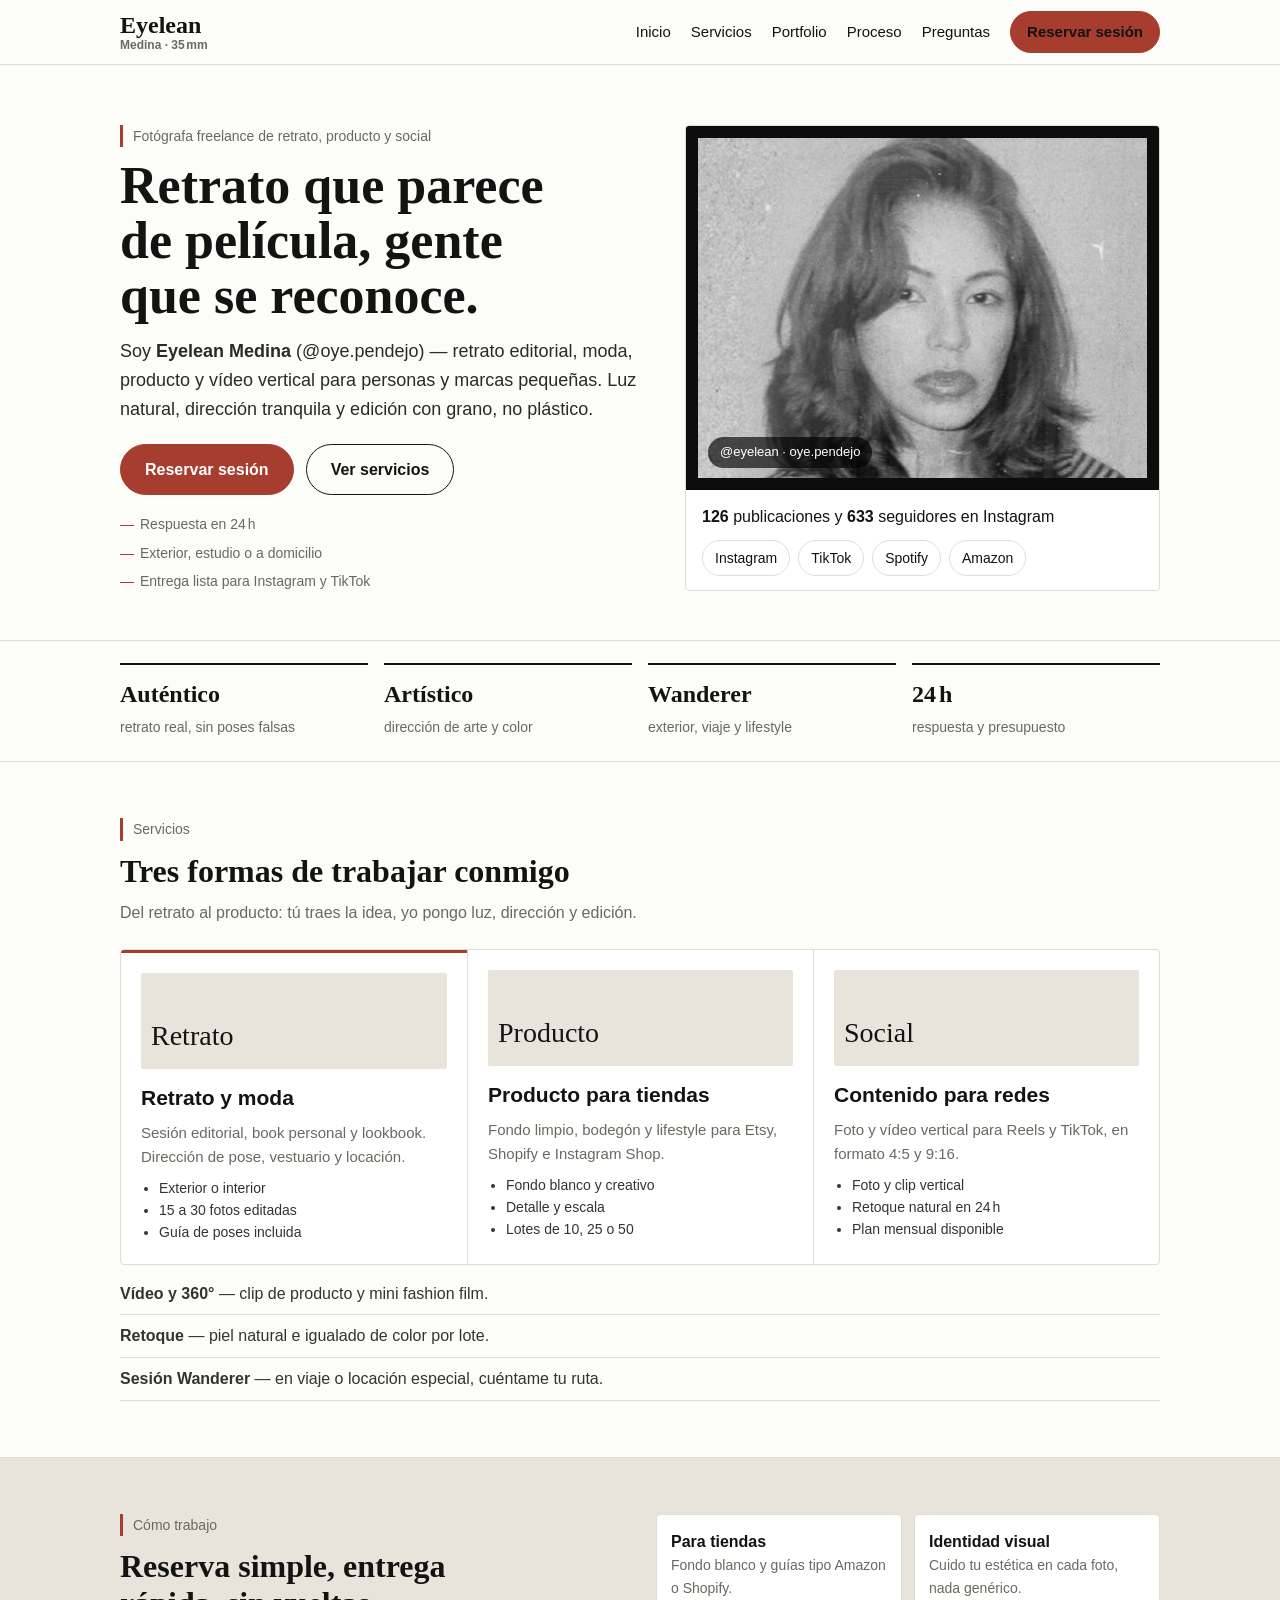
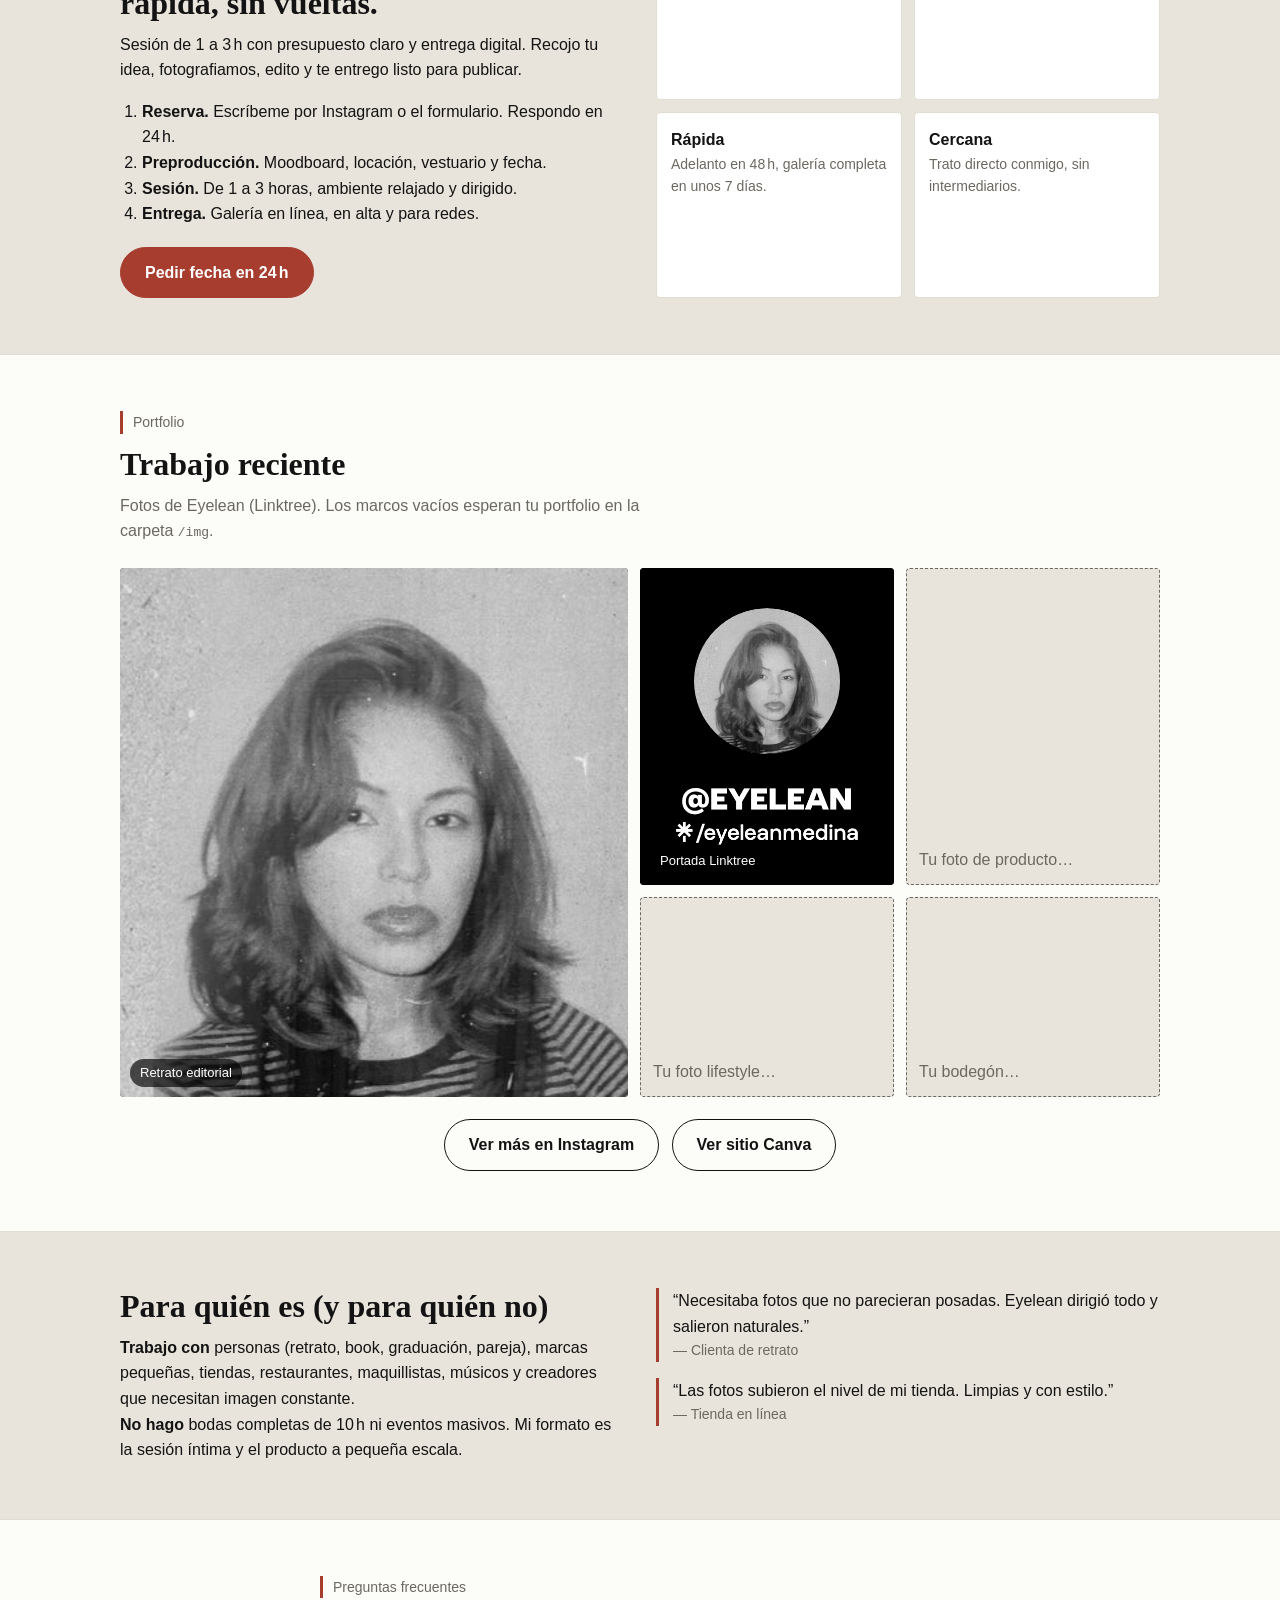
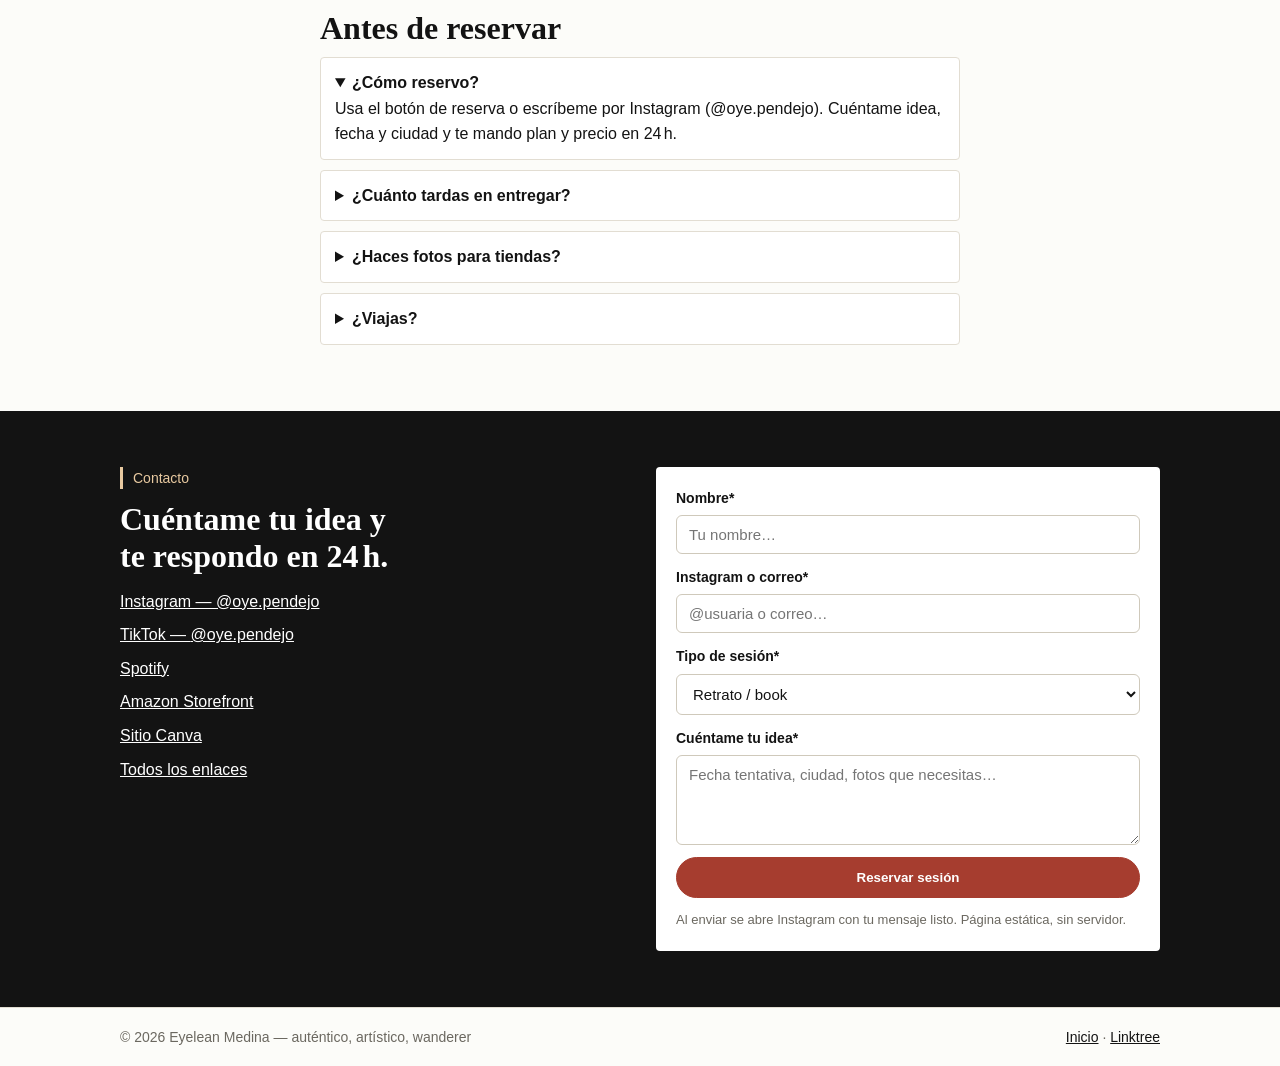
==== index.html @ 9c6f509c "Initial commit: Aleen Fotografia vista cliente" ====
<!DOCTYPE html>
<html lang="es">
<head>
<meta charset="UTF-8">
<meta name="viewport" content="width=device-width, initial-scale=1.0">
<meta name="theme-color" content="#FCFCF9">
<title>Eyelean Medina — Retrato Auténtico en 35 mm</title>
<meta name="description" content="Eyelean Medina — retrato editorial, moda, producto y contenido para redes. Estética de película, entrega rápida y trato directo. Reserva tu sesión.">
<style>
/* Eyelean Medina — retoque editorial 35mm. Sin dependencias, funciona con file:// */
*{box-sizing:border-box;margin:0;padding:0}
:root{
  --paper:#FCFCF9; --ink:#131313; --mut:#6B6860;
  --grain:#E8E4DB; --line:#E2DDD2; --acc:#A63D2F; --acc-ink:#7E2C21;
  --dark:#131313;
  color-scheme:light;
}
html{scroll-behavior:smooth;-webkit-tap-highlight-color:rgba(166,61,47,.25)}
body{font-family:-apple-system,"Segoe UI",Arial,Helvetica,sans-serif;color:var(--ink);line-height:1.6;background:var(--paper);overflow-x:hidden}
h1,h2,.brand{font-family:Georgia,"Times New Roman",serif;font-weight:700}
h1{font-size:clamp(34px,5vw,52px);line-height:1.05;margin-bottom:14px;text-wrap:balance}
h2{font-size:clamp(24px,3vw,32px);line-height:1.15;margin-bottom:10px;text-wrap:balance}
section{scroll-margin-top:72px}
.wrap{max-width:1080px;margin:0 auto;padding:0 20px}
.skip{position:absolute;left:-999px;top:0;background:var(--ink);color:#fff;padding:10px 16px;z-index:50}
.skip:focus{left:8px;top:8px}
/* Header */
.topbar{position:sticky;top:0;background:rgba(252,252,249,.96);border-bottom:1px solid var(--line);z-index:10}
.topbar-inner{display:flex;align-items:center;justify-content:space-between;min-height:64px}
.brand{font-size:24px;text-decoration:none;color:var(--ink);line-height:1}
.brand span{display:block;font-family:-apple-system,"Segoe UI",Arial,sans-serif;font-size:12px;font-weight:600;color:var(--mut);margin-top:2px}
.nav{display:flex;gap:20px;align-items:center}
.nav a{text-decoration:none;color:var(--ink);font-size:15px}
.nav a:hover{text-decoration:underline;text-underline-offset:4px}
.burger{display:none;border:1px solid var(--line);background:#fff;border-radius:8px;padding:6px 12px;font-size:18px;touch-action:manipulation}
/* Botones: único radio pill, un solo acento */
.btn{display:inline-block;background:var(--acc);color:#fff;padding:12px 24px;border-radius:999px;text-decoration:none;font-weight:700;border:1px solid var(--acc);touch-action:manipulation}
.btn:hover{background:var(--acc-ink);border-color:var(--acc-ink)}
.btn-ghost{background:transparent;color:var(--ink);border-color:var(--ink)}
.btn-ghost:hover{background:var(--ink);color:var(--paper)}
.btn-small{padding:8px 16px;font-size:14px}
a:focus-visible,button:focus-visible,input:focus-visible,select:focus-visible,textarea:focus-visible,summary:focus-visible{outline:3px solid var(--acc);outline-offset:2px}
/* Hero: el momento memorable es la foto con marco de película */
.hero{padding:60px 0 48px;border-bottom:1px solid var(--line)}
.hero-grid{display:grid;grid-template-columns:1.05fr .95fr;gap:40px;align-items:start}
.kicker{font-size:14px;color:var(--mut);border-left:3px solid var(--acc);padding-left:10px;margin-bottom:12px}
.lead{font-size:18px;color:#2c2a26;margin-bottom:20px;max-width:56ch}
.cta-row{display:flex;gap:12px;flex-wrap:wrap;margin-bottom:18px}
.hero-meta{list-style:none;display:flex;flex-direction:column;gap:6px;color:var(--mut);font-size:14px}
.hero-meta li{padding-left:20px;position:relative}
.hero-meta li::before{content:"—";position:absolute;left:0;color:var(--acc)}
.hero-card{border:1px solid var(--line);border-radius:4px;overflow:hidden;background:#fff}
.hero-photo{background:#0d0d0d;padding:12px;position:relative}
.hero-photo img{width:100%;height:340px;object-fit:cover;display:block;filter:grayscale(1) contrast(1.05)}
.hero-tag{position:absolute;bottom:22px;left:22px;background:rgba(0,0,0,.65);color:#fff;padding:5px 12px;border-radius:999px;font-size:13px}
.hero-card-body{padding:14px 16px}
.figures{font-variant-numeric:tabular-nums}
.social-row{display:flex;gap:8px;flex-wrap:wrap;margin-top:10px}
.social-row a{font-size:14px;color:var(--ink);border:1px solid var(--line);padding:6px 12px;border-radius:999px;text-decoration:none}
.social-row a:hover{border-color:var(--ink)}
/* Stats con reglas, no cajas */
.stats{border-bottom:1px solid var(--line)}
.stats-grid{display:grid;grid-template-columns:repeat(4,1fr);gap:16px;padding:22px 20px}
.stats-grid>div{border-top:2px solid var(--ink);padding-top:10px}
.stats-grid strong{display:block;font-family:Georgia,serif;font-size:24px}
.stats-grid span{color:var(--mut);font-size:14px}
/* Secciones */
.section{padding:56px 0}
.grain{background:var(--grain);border-top:1px solid var(--line);border-bottom:1px solid var(--line)}
.sub{color:var(--mut);margin-bottom:24px;max-width:62ch}
/* Servicios como lista editorial, no tarjetas SaaS idénticas */
.cards3{display:grid;grid-template-columns:repeat(3,1fr);gap:0;border:1px solid var(--line);border-radius:4px;overflow:hidden;margin-bottom:16px;background:#fff}
.card{padding:20px;border-left:1px solid var(--line)}
.card:first-child{border-left:0;border-top:3px solid var(--acc)}
.card h3{margin:12px 0 6px;font-size:21px}
.card p{color:var(--mut);font-size:15px;margin-bottom:8px;overflow-wrap:break-word}
.card ul{margin-left:18px;color:#333;font-size:14px}
.thumb{height:96px;background:var(--grain);display:flex;align-items:flex-end;padding:10px;border-radius:2px}
.thumb span{font-family:Georgia,serif;font-size:28px;color:var(--ink)}
.extras{list-style:none;display:flex;flex-direction:column;gap:8px;color:#333}
.extras li{border-bottom:1px solid var(--line);padding-bottom:8px}
.grid2{display:grid;grid-template-columns:1fr 1fr;gap:32px}
.steps{margin:16px 0 20px 22px}
.feat-grid{display:grid;grid-template-columns:1fr 1fr;gap:12px}
.feat-grid div{border:1px solid var(--line);border-radius:4px;padding:14px;background:#fff}
.feat-grid p{color:var(--mut);font-size:14px;overflow-wrap:break-word}
/* Portfolio variado: una grande + resto */
.gallery{display:grid;grid-template-columns:2fr 1fr 1fr;gap:12px;margin-bottom:18px}
.g{min-height:200px;border-radius:4px;position:relative;overflow:hidden;background:#111;color:#fff}
.g-big{grid-row:span 2;min-height:424px}
.g-photo{padding:0;aspect-ratio:4/5}
.g-big{aspect-ratio:auto}
.g-photo img{width:100%;height:100%;object-fit:cover;display:block;filter:grayscale(1) contrast(1.05)}
.g-big img{position:absolute;inset:0}
.g-photo figcaption{position:absolute;left:10px;bottom:10px;background:rgba(0,0,0,.65);padding:4px 10px;border-radius:999px;font-size:13px}
.g-empty{background:var(--grain);border:1px dashed var(--mut);display:flex;align-items:flex-end;padding:12px;color:var(--mut)}
.center{text-align:center}
.center .btn{margin:4px}
.narrow{max-width:680px}
details{border:1px solid var(--line);border-radius:4px;padding:12px 14px;margin-bottom:10px;background:#fff}
summary{font-weight:700;cursor:pointer}
/* Contacto */
.dark{background:var(--dark);color:#f2efe9}
.dark h2{color:#fff}
.kicker.light{color:#E8C9A0;border-left-color:#E8C9A0}
.links{list-style:none;margin-top:14px;display:flex;flex-direction:column;gap:8px}
.links a{color:#fff}
.links a:hover{color:#E8C9A0}
.form{background:#fff;color:var(--ink);border-radius:4px;padding:20px;display:flex;flex-direction:column;gap:12px}
.form label{display:flex;flex-direction:column;gap:6px;font-size:14px;font-weight:700}
.form input,.form select,.form textarea{padding:10px 12px;border:1px solid #cfc9bb;border-radius:6px;font-size:15px;font-family:inherit;background-color:#fff;color:var(--ink);min-width:0}
.hint{font-size:13px;color:var(--mut)}
.quotes blockquote{border-left:3px solid var(--acc);padding-left:14px;margin-bottom:16px;overflow-wrap:break-word}
.quotes cite{display:block;color:var(--mut);font-style:normal;font-size:14px}
footer{border-top:1px solid var(--line);padding:18px 0;color:var(--mut);font-size:14px}
.foot{display:flex;justify-content:space-between;gap:10px;flex-wrap:wrap}
.foot a{color:var(--ink)}
::selection{background:var(--acc);color:#fff}
@media(max-width:860px){
  .hero-grid,.grid2{grid-template-columns:1fr}
  .cards3{grid-template-columns:1fr}
  .card{border-left:0;border-top:1px solid var(--line)}
  .stats-grid{grid-template-columns:1fr 1fr}
  .gallery{grid-template-columns:1fr 1fr}
  .g-big{grid-row:auto;min-height:300px}
  .nav{display:none;position:absolute;top:64px;left:0;right:0;background:var(--paper);flex-direction:column;align-items:flex-start;padding:14px 20px;border-bottom:1px solid var(--line)}
  .nav.open{display:flex}
  .burger{display:block}
}
@media(max-width:520px){.gallery{grid-template-columns:1fr}.stats-grid{grid-template-columns:1fr}}
@media(prefers-reduced-motion:reduce){
  html{scroll-behavior:auto}
  *{transition:none}
}

</style>
</head>
<body>
  <!-- Autocontenido para el cliente: no editar a mano, se regenera -->
<a class="skip" href="#contenido">Saltar al contenido</a>

<header class="topbar">
  <div class="wrap topbar-inner">
    <a class="brand" href="#inicio" translate="no">Eyelean<span>Medina · 35 mm</span></a>
    <nav class="nav" id="nav" aria-label="Navegación principal">
      <a href="#inicio">Inicio</a>
      <a href="#servicios">Servicios</a>
      <a href="#portfolio">Portfolio</a>
      <a href="#proceso">Proceso</a>
      <a href="#faq">Preguntas</a>
      <a href="#contacto" class="btn btn-small">Reservar sesión</a>
    </nav>
    <button class="burger" id="burger" aria-label="Abrir menú" aria-expanded="false" aria-controls="nav">☰</button>
  </div>
</header>

<main id="contenido">
<span id="inicio"></span>

  <section class="hero">
    <div class="wrap hero-grid">
      <div>
        <p class="kicker">Fotógrafa freelance de retrato, producto y social</p>
        <h1>Retrato que parece de película, gente que se reconoce.</h1>
        <p class="lead">Soy <strong>Eyelean Medina</strong> <span translate="no">(@oye.pendejo)</span> — retrato editorial, moda, producto y vídeo vertical para personas y marcas pequeñas. Luz natural, dirección tranquila y edición con grano, no plástico.</p>
        <div class="cta-row">
          <a class="btn" href="#contacto">Reservar sesión</a>
          <a class="btn btn-ghost" href="#servicios">Ver servicios</a>
        </div>
        <ul class="hero-meta">
          <li>Respuesta en 24 h</li>
          <li>Exterior, estudio o a domicilio</li>
          <li>Entrega lista para Instagram y TikTok</li>
        </ul>
      </div>
      <div class="hero-card">
        <div class="hero-photo">
          <img src="[data-uri]" alt="Eyelean Medina, autorretrato en blanco y negro con grano de película" width="800" height="800" fetchpriority="high">
          <span class="hero-tag" translate="no">@eyelean · oye.pendejo</span>
        </div>
        <div class="hero-card-body">
          <p class="figures"><strong>126</strong> publicaciones y <strong>633</strong> seguidores en Instagram</p>
          <div class="social-row">
            <a href="https://instagram.com/oye.pendejo" target="_blank" rel="noopener">Instagram</a>
            <a href="https://www.tiktok.com/@oye.pendejo" target="_blank" rel="noopener">TikTok</a>
            <a href="https://open.spotify.com/user/1243885157" target="_blank" rel="noopener">Spotify</a>
            <a href="https://www.amazon.com/shop/influencer-4cadc289" target="_blank" rel="noopener">Amazon</a>
          </div>
        </div>
      </div>
    </div>
  </section>

  <section class="stats" aria-label="Sellos de la casa">
    <div class="wrap stats-grid">
      <div><strong>Auténtico</strong><span>retrato real, sin poses falsas</span></div>
      <div><strong>Artístico</strong><span>dirección de arte y color</span></div>
      <div><strong>Wanderer</strong><span>exterior, viaje y lifestyle</span></div>
      <div><strong>24 h</strong><span>respuesta y presupuesto</span></div>
    </div>
  </section>

  <section id="servicios" class="section">
    <div class="wrap">
      <p class="kicker">Servicios</p>
      <h2>Tres formas de trabajar conmigo</h2>
      <p class="sub">Del retrato al producto: tú traes la idea, yo pongo luz, dirección y edición.</p>
      <div class="cards3">
        <article class="card">
          <div class="thumb t1" aria-hidden="true"><span>Retrato</span></div>
          <h3>Retrato y moda</h3>
          <p>Sesión editorial, book personal y lookbook. Dirección de pose, vestuario y locación.</p>
          <ul><li>Exterior o interior</li><li>15 a 30 fotos editadas</li><li>Guía de poses incluida</li></ul>
        </article>
        <article class="card">
          <div class="thumb t2" aria-hidden="true"><span>Producto</span></div>
          <h3>Producto para tiendas</h3>
          <p>Fondo limpio, bodegón y lifestyle para Etsy, Shopify e Instagram Shop.</p>
          <ul><li>Fondo blanco y creativo</li><li>Detalle y escala</li><li>Lotes de 10, 25 o 50</li></ul>
        </article>
        <article class="card">
          <div class="thumb t3" aria-hidden="true"><span>Social</span></div>
          <h3>Contenido para redes</h3>
          <p>Foto y vídeo vertical para Reels y TikTok, en formato 4:5 y 9:16.</p>
          <ul><li>Foto y clip vertical</li><li>Retoque natural en 24 h</li><li>Plan mensual disponible</li></ul>
        </article>
      </div>
      <ul class="extras">
        <li><strong>Vídeo y 360°</strong> — clip de producto y mini fashion film.</li>
        <li><strong>Retoque</strong> — piel natural e igualado de color por lote.</li>
        <li><strong>Sesión Wanderer</strong> — en viaje o locación especial, cuéntame tu ruta.</li>
      </ul>
    </div>
  </section>

  <section id="proceso" class="section grain">
    <div class="wrap grid2">
      <div>
        <p class="kicker">Cómo trabajo</p>
        <h2>Reserva simple, entrega rápida, sin vueltas.</h2>
        <p>Sesión de 1 a 3 h con presupuesto claro y entrega digital. Recojo tu idea, fotografiamos, edito y te entrego listo para publicar.</p>
        <ol class="steps">
          <li><strong>Reserva.</strong> Escríbeme por Instagram o el formulario. Respondo en 24 h.</li>
          <li><strong>Preproducción.</strong> Moodboard, locación, vestuario y fecha.</li>
          <li><strong>Sesión.</strong> De 1 a 3 horas, ambiente relajado y dirigido.</li>
          <li><strong>Entrega.</strong> Galería en línea, en alta y para redes.</li>
        </ol>
        <a class="btn" href="#contacto">Pedir fecha en 24 h</a>
      </div>
      <div class="feat-grid">
        <div><strong>Para tiendas</strong><p>Fondo blanco y guías tipo Amazon o Shopify.</p></div>
        <div><strong>Identidad visual</strong><p>Cuido tu estética en cada foto, nada genérico.</p></div>
        <div><strong>Rápida</strong><p>Adelanto en 48 h, galería completa en unos 7 días.</p></div>
        <div><strong>Cercana</strong><p>Trato directo conmigo, sin intermediarios.</p></div>
      </div>
    </div>
  </section>

  <section id="portfolio" class="section">
    <div class="wrap">
      <p class="kicker">Portfolio</p>
      <h2>Trabajo reciente</h2>
      <p class="sub">Fotos de Eyelean (Linktree). Los marcos vacíos esperan tu portfolio en la carpeta <code>/img</code>.</p>
      <div class="gallery">
        <figure class="g g-photo g-big"><img src="[data-uri]" alt="Eyelean, retrato editorial en blanco y negro" width="800" height="800" loading="lazy"><figcaption>Retrato editorial</figcaption></figure>
        <figure class="g g-photo"><img src="[data-uri]" alt="Portada del Linktree de Eyelean" width="1200" height="630" loading="lazy"><figcaption>Portada Linktree</figcaption></figure>
        <figure class="g g-empty"><figcaption>Tu foto de producto…</figcaption></figure>
        <figure class="g g-empty"><figcaption>Tu foto lifestyle…</figcaption></figure>
        <figure class="g g-empty"><figcaption>Tu bodegón…</figcaption></figure>
      </div>
      <p class="center"><a class="btn btn-ghost" href="https://instagram.com/oye.pendejo" target="_blank" rel="noopener">Ver más en Instagram</a>
      <a class="btn btn-ghost" href="https://eyelean.my.canva.site" target="_blank" rel="noopener">Ver sitio Canva</a></p>
    </div>
  </section>

  <section class="section grain">
    <div class="wrap grid2">
      <div>
        <h2>Para quién es (y para quién no)</h2>
        <p><strong>Trabajo con</strong> personas (retrato, book, graduación, pareja), marcas pequeñas, tiendas, restaurantes, maquillistas, músicos y creadores que necesitan imagen constante.</p>
        <p><strong>No hago</strong> bodas completas de 10 h ni eventos masivos. Mi formato es la sesión íntima y el producto a pequeña escala.</p>
      </div>
      <div class="quotes">
        <blockquote>“Necesitaba fotos que no parecieran posadas. Eyelean dirigió todo y salieron naturales.”<cite> — Clienta de retrato</cite></blockquote>
        <blockquote>“Las fotos subieron el nivel de mi tienda. Limpias y con estilo.”<cite> — Tienda en línea</cite></blockquote>
      </div>
    </div>
  </section>

  <section id="faq" class="section">
    <div class="wrap narrow">
      <p class="kicker">Preguntas frecuentes</p>
      <h2>Antes de reservar</h2>
      <details open><summary>¿Cómo reservo?</summary><p>Usa el botón de reserva o escríbeme por Instagram <span translate="no">(@oye.pendejo)</span>. Cuéntame idea, fecha y ciudad y te mando plan y precio en 24 h.</p></details>
      <details><summary>¿Cuánto tardas en entregar?</summary><p>Adelanto de 3 a 5 fotos en 48 h y galería completa en unos 7 días.</p></details>
      <details><summary>¿Haces fotos para tiendas?</summary><p>Sí, fondo limpio y creativo con estilo consistente por lote. Pide lote de 10, 25 o 50 fotos.</p></details>
      <details><summary>¿Viajas?</summary><p>Sí. Fuera de mi ciudad sumamos viáticos. Cuéntame tu ruta y lo planeamos.</p></details>
    </div>
  </section>

  <section id="contacto" class="section dark">
    <div class="wrap grid2">
      <div>
        <p class="kicker light">Contacto</p>
        <h2>Cuéntame tu idea y te respondo en 24 h.</h2>
        <ul class="links">
          <li><a href="https://instagram.com/oye.pendejo" target="_blank" rel="noopener">Instagram — <span translate="no">@oye.pendejo</span></a></li>
          <li><a href="https://www.tiktok.com/@oye.pendejo" target="_blank" rel="noopener">TikTok — <span translate="no">@oye.pendejo</span></a></li>
          <li><a href="https://open.spotify.com/user/1243885157" target="_blank" rel="noopener">Spotify</a></li>
          <li><a href="https://www.amazon.com/shop/influencer-4cadc289" target="_blank" rel="noopener">Amazon Storefront</a></li>
          <li><a href="https://eyelean.my.canva.site" target="_blank" rel="noopener">Sitio Canva</a></li>
          <li><a href="https://linktr.ee/eyeleanmedina" target="_blank" rel="noopener">Todos los enlaces</a></li>
        </ul>
      </div>
      <form class="form" id="bookForm">
        <label>Nombre*<input name="nombre" required autocomplete="name" placeholder="Tu nombre…"></label>
        <label>Instagram o correo*<input name="contacto" required autocomplete="off" spellcheck="false" placeholder="@usuaria o correo…"></label>
        <label>Tipo de sesión*
          <select name="tipo">
            <option>Retrato / book</option>
            <option>Moda / editorial</option>
            <option>Producto para tienda</option>
            <option>Contenido para redes (mensual)</option>
            <option>Wanderer / exterior</option>
          </select>
        </label>
        <label>Cuéntame tu idea*<textarea name="mensaje" required rows="4" autocomplete="off" placeholder="Fecha tentativa, ciudad, fotos que necesitas…"></textarea></label>
        <button class="btn" type="submit">Reservar sesión</button>
        <p class="hint" id="formMsg" aria-live="polite">Al enviar se abre Instagram con tu mensaje listo. Página estática, sin servidor.</p>
      </form>
    </div>
  </section>

</main>

<footer>
  <div class="wrap foot">
    <span>© 2026 Eyelean Medina — auténtico, artístico, wanderer</span>
    <span><a href="#inicio">Inicio</a> · <a href="https://linktr.ee/eyeleanmedina" target="_blank" rel="noopener">Linktree</a></span>
  </div>
</footer>

<script>
// Sin dependencias. Menú móvil + formulario que arma mensaje para Instagram/email.
(function(){
  var burger = document.getElementById('burger');
  var nav = document.getElementById('nav');
  if(burger && nav){
    burger.addEventListener('click', function(){
      var open = nav.classList.toggle('open');
      burger.setAttribute('aria-expanded', open ? 'true' : 'false');
    });
    nav.addEventListener('click', function(e){
      if(e.target.tagName === 'A'){ nav.classList.remove('open'); burger.setAttribute('aria-expanded','false'); }
    });
  }
  var form = document.getElementById('bookForm');
  if(form){
    form.addEventListener('submit', function(e){
      e.preventDefault();
      var d = new FormData(form);
      var txt = 'Hola Eyelean, soy ' + d.get('nombre') + ' (' + d.get('contacto') + '). '
        + 'Tipo: ' + d.get('tipo') + '. Idea: ' + d.get('mensaje');
      document.getElementById('formMsg').textContent = 'Copia y envíame esto por Instagram @oye.pendejo: ' + txt;
      window.open('https://instagram.com/oye.pendejo', '_blank');
    });
  }
})();

</script>
</body>
</html>
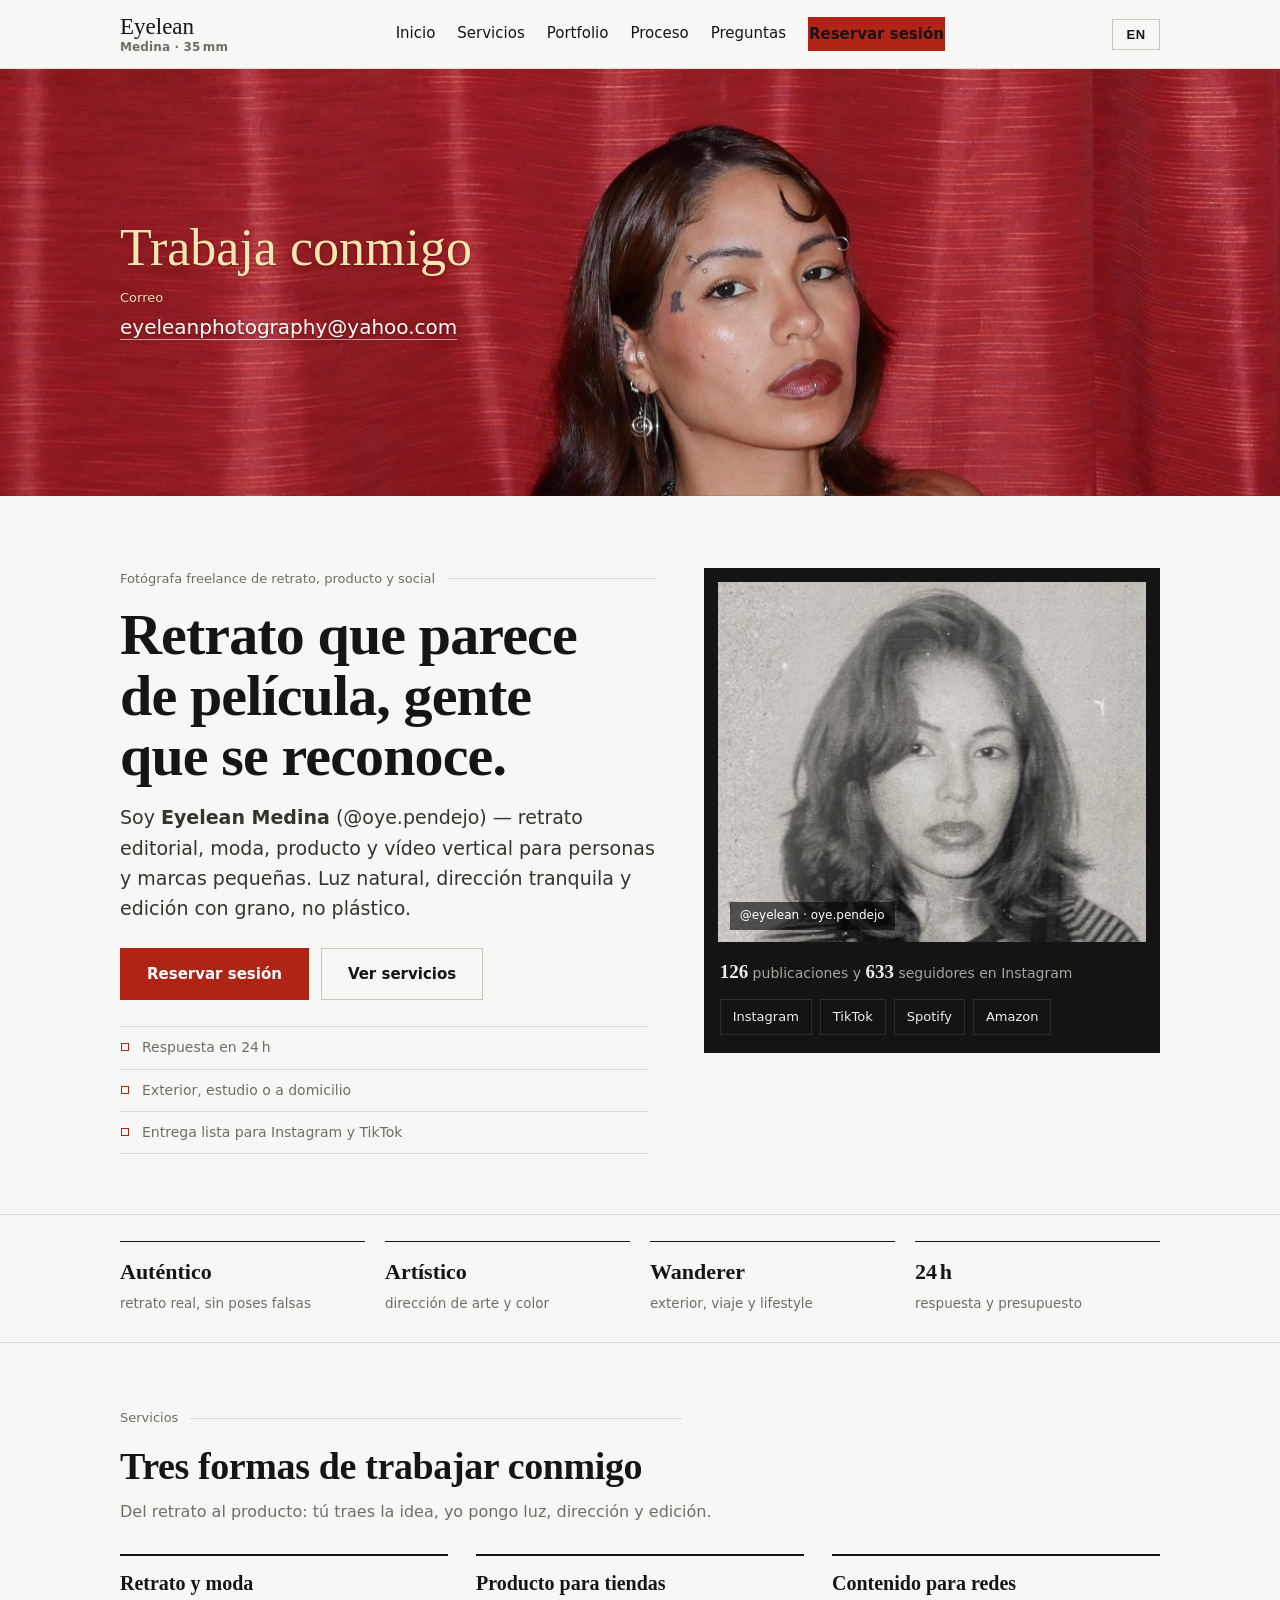
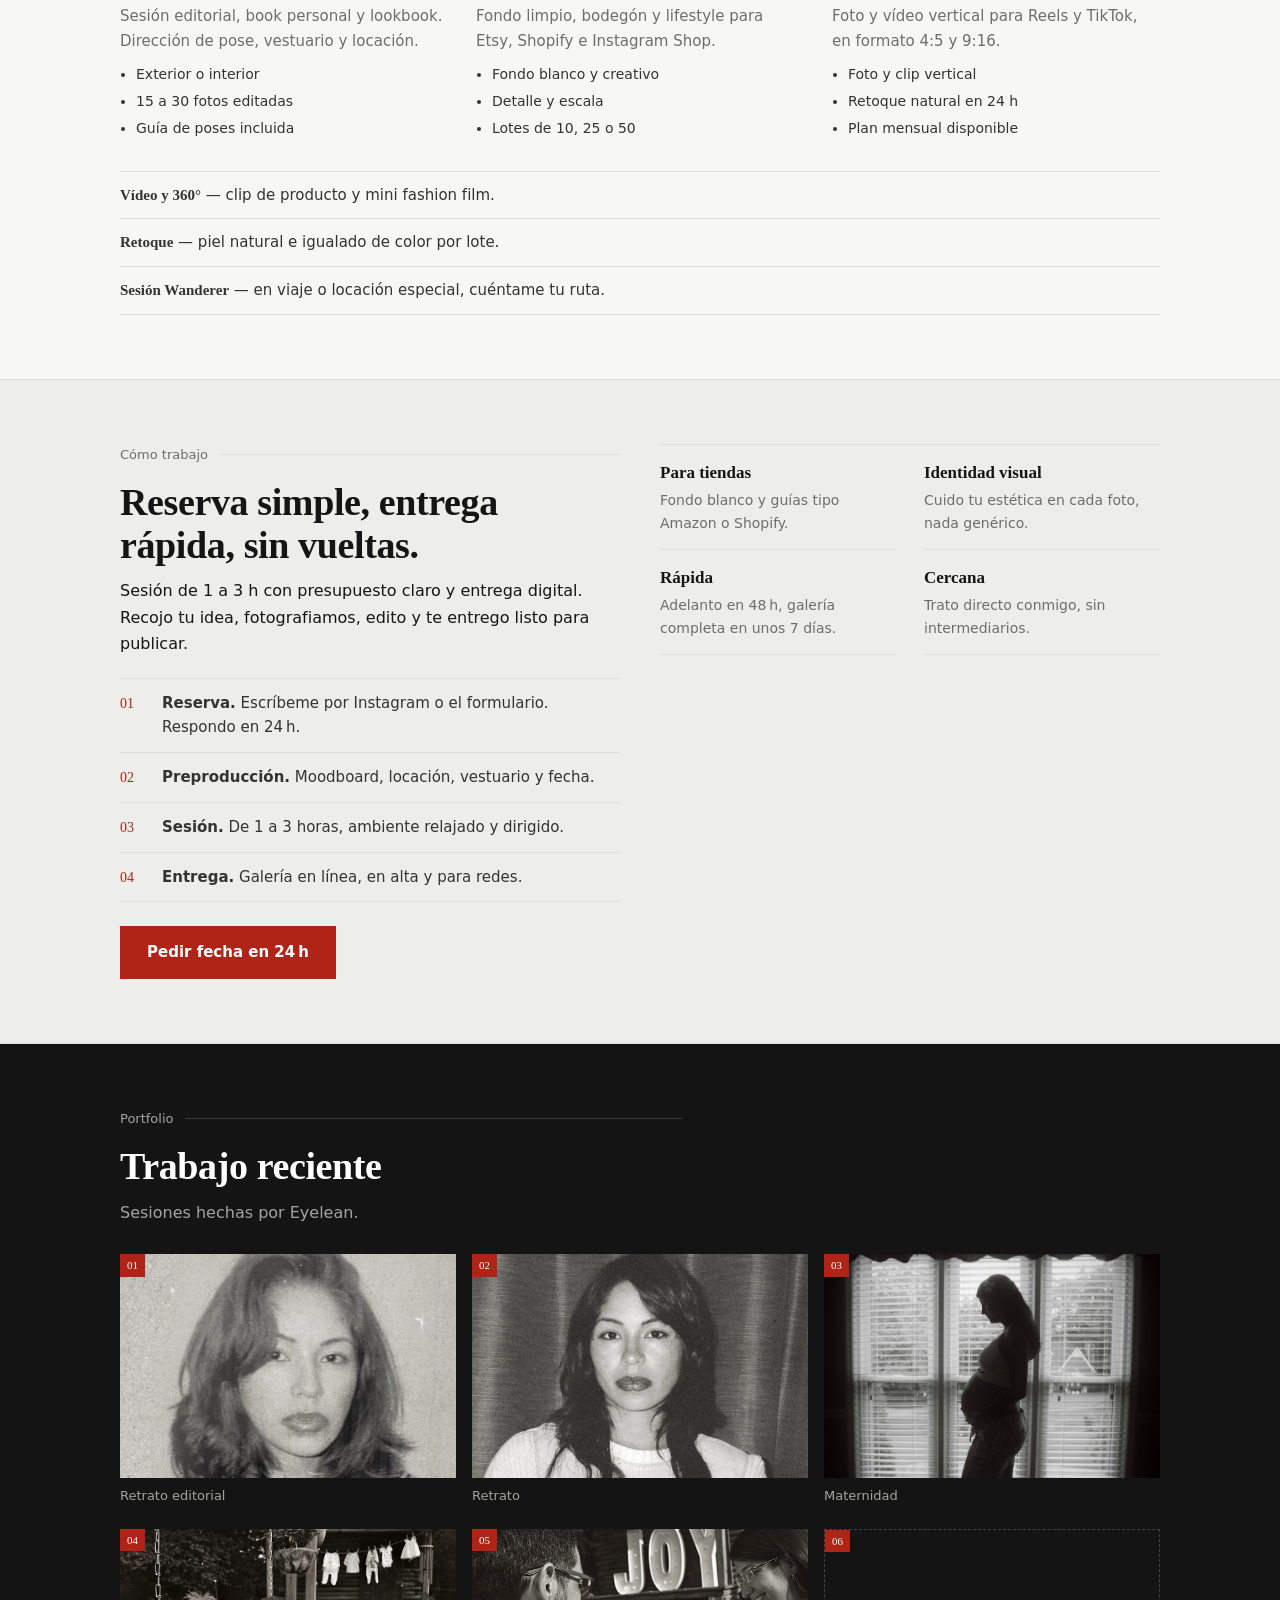
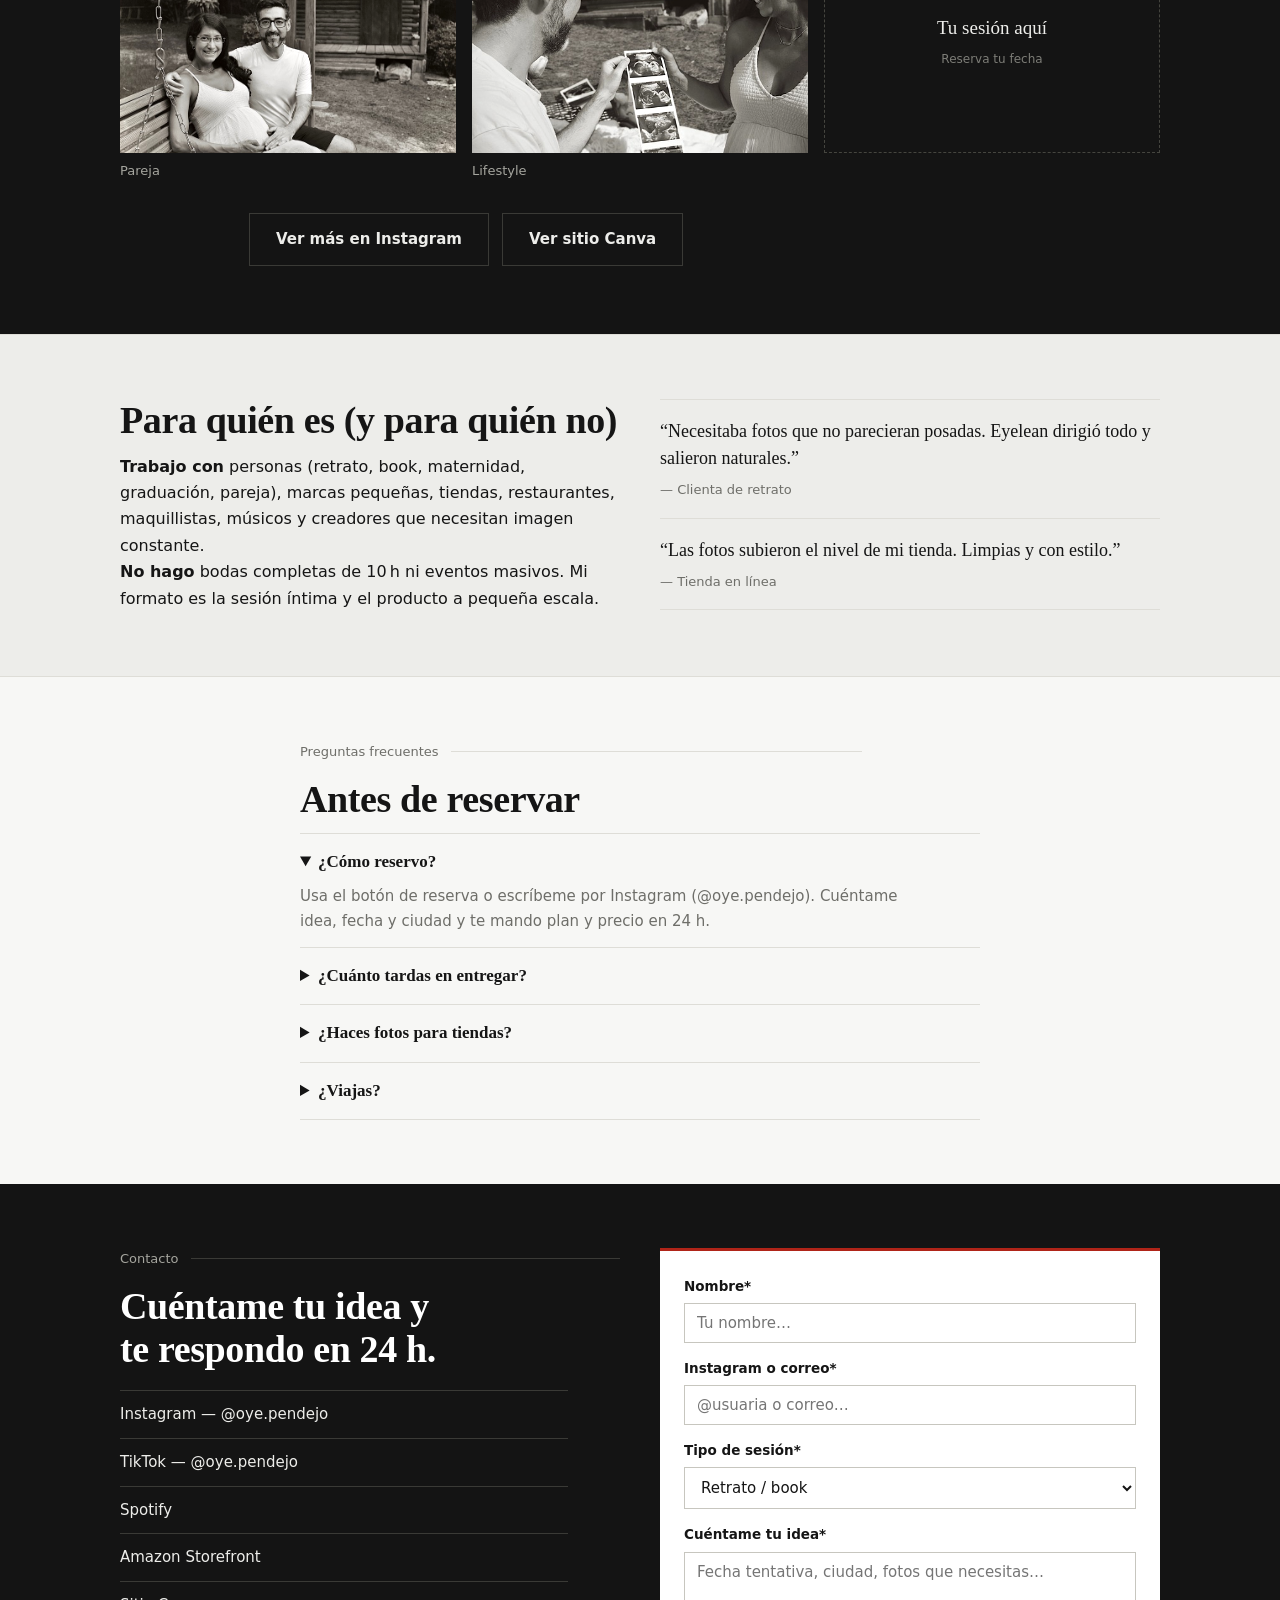
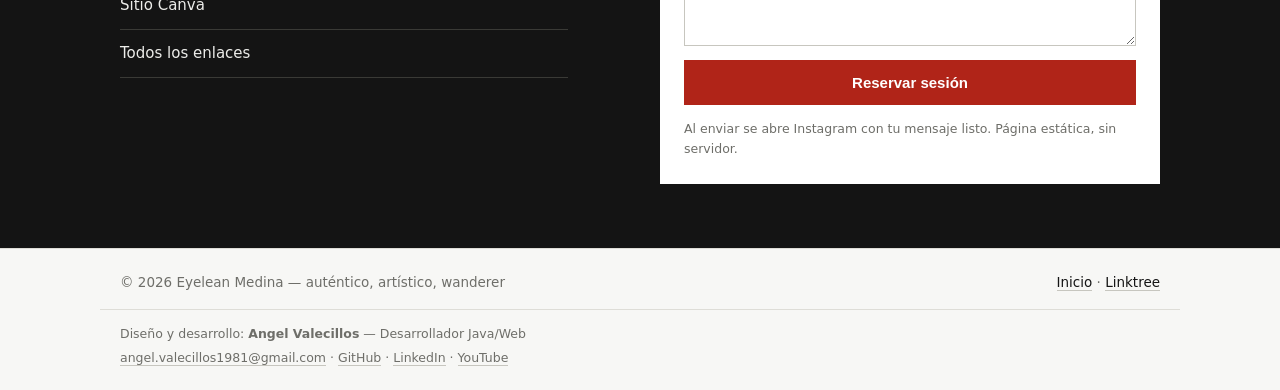
==== commit 03be8445: "Sitio completo: bilingue ES/EN, panel privado, Functions (fotos y textos), traductor, 404, robots y " ====
--- a/index.html
+++ b/index.html
@@ -3,183 +3,72 @@
 <head>
 <meta charset="UTF-8">
 <meta name="viewport" content="width=device-width, initial-scale=1.0">
-<meta name="theme-color" content="#FCFCF9">
+<meta name="theme-color" content="#F7F7F5">
 <title>Eyelean Medina — Retrato Auténtico en 35 mm</title>
 <meta name="description" content="Eyelean Medina — retrato editorial, moda, producto y contenido para redes. Estética de película, entrega rápida y trato directo. Reserva tu sesión.">
-<style>
-/* Eyelean Medina — retoque editorial 35mm. Sin dependencias, funciona con file:// */
-*{box-sizing:border-box;margin:0;padding:0}
-:root{
-  --paper:#FCFCF9; --ink:#131313; --mut:#6B6860;
-  --grain:#E8E4DB; --line:#E2DDD2; --acc:#A63D2F; --acc-ink:#7E2C21;
-  --dark:#131313;
-  color-scheme:light;
-}
-html{scroll-behavior:smooth;-webkit-tap-highlight-color:rgba(166,61,47,.25)}
-body{font-family:-apple-system,"Segoe UI",Arial,Helvetica,sans-serif;color:var(--ink);line-height:1.6;background:var(--paper);overflow-x:hidden}
-h1,h2,.brand{font-family:Georgia,"Times New Roman",serif;font-weight:700}
-h1{font-size:clamp(34px,5vw,52px);line-height:1.05;margin-bottom:14px;text-wrap:balance}
-h2{font-size:clamp(24px,3vw,32px);line-height:1.15;margin-bottom:10px;text-wrap:balance}
-section{scroll-margin-top:72px}
-.wrap{max-width:1080px;margin:0 auto;padding:0 20px}
-.skip{position:absolute;left:-999px;top:0;background:var(--ink);color:#fff;padding:10px 16px;z-index:50}
-.skip:focus{left:8px;top:8px}
-/* Header */
-.topbar{position:sticky;top:0;background:rgba(252,252,249,.96);border-bottom:1px solid var(--line);z-index:10}
-.topbar-inner{display:flex;align-items:center;justify-content:space-between;min-height:64px}
-.brand{font-size:24px;text-decoration:none;color:var(--ink);line-height:1}
-.brand span{display:block;font-family:-apple-system,"Segoe UI",Arial,sans-serif;font-size:12px;font-weight:600;color:var(--mut);margin-top:2px}
-.nav{display:flex;gap:20px;align-items:center}
-.nav a{text-decoration:none;color:var(--ink);font-size:15px}
-.nav a:hover{text-decoration:underline;text-underline-offset:4px}
-.burger{display:none;border:1px solid var(--line);background:#fff;border-radius:8px;padding:6px 12px;font-size:18px;touch-action:manipulation}
-/* Botones: único radio pill, un solo acento */
-.btn{display:inline-block;background:var(--acc);color:#fff;padding:12px 24px;border-radius:999px;text-decoration:none;font-weight:700;border:1px solid var(--acc);touch-action:manipulation}
-.btn:hover{background:var(--acc-ink);border-color:var(--acc-ink)}
-.btn-ghost{background:transparent;color:var(--ink);border-color:var(--ink)}
-.btn-ghost:hover{background:var(--ink);color:var(--paper)}
-.btn-small{padding:8px 16px;font-size:14px}
-a:focus-visible,button:focus-visible,input:focus-visible,select:focus-visible,textarea:focus-visible,summary:focus-visible{outline:3px solid var(--acc);outline-offset:2px}
-/* Hero: el momento memorable es la foto con marco de película */
-.hero{padding:60px 0 48px;border-bottom:1px solid var(--line)}
-.hero-grid{display:grid;grid-template-columns:1.05fr .95fr;gap:40px;align-items:start}
-.kicker{font-size:14px;color:var(--mut);border-left:3px solid var(--acc);padding-left:10px;margin-bottom:12px}
-.lead{font-size:18px;color:#2c2a26;margin-bottom:20px;max-width:56ch}
-.cta-row{display:flex;gap:12px;flex-wrap:wrap;margin-bottom:18px}
-.hero-meta{list-style:none;display:flex;flex-direction:column;gap:6px;color:var(--mut);font-size:14px}
-.hero-meta li{padding-left:20px;position:relative}
-.hero-meta li::before{content:"—";position:absolute;left:0;color:var(--acc)}
-.hero-card{border:1px solid var(--line);border-radius:4px;overflow:hidden;background:#fff}
-.hero-photo{background:#0d0d0d;padding:12px;position:relative}
-.hero-photo img{width:100%;height:340px;object-fit:cover;display:block;filter:grayscale(1) contrast(1.05)}
-.hero-tag{position:absolute;bottom:22px;left:22px;background:rgba(0,0,0,.65);color:#fff;padding:5px 12px;border-radius:999px;font-size:13px}
-.hero-card-body{padding:14px 16px}
-.figures{font-variant-numeric:tabular-nums}
-.social-row{display:flex;gap:8px;flex-wrap:wrap;margin-top:10px}
-.social-row a{font-size:14px;color:var(--ink);border:1px solid var(--line);padding:6px 12px;border-radius:999px;text-decoration:none}
-.social-row a:hover{border-color:var(--ink)}
-/* Stats con reglas, no cajas */
-.stats{border-bottom:1px solid var(--line)}
-.stats-grid{display:grid;grid-template-columns:repeat(4,1fr);gap:16px;padding:22px 20px}
-.stats-grid>div{border-top:2px solid var(--ink);padding-top:10px}
-.stats-grid strong{display:block;font-family:Georgia,serif;font-size:24px}
-.stats-grid span{color:var(--mut);font-size:14px}
-/* Secciones */
-.section{padding:56px 0}
-.grain{background:var(--grain);border-top:1px solid var(--line);border-bottom:1px solid var(--line)}
-.sub{color:var(--mut);margin-bottom:24px;max-width:62ch}
-/* Servicios como lista editorial, no tarjetas SaaS idénticas */
-.cards3{display:grid;grid-template-columns:repeat(3,1fr);gap:0;border:1px solid var(--line);border-radius:4px;overflow:hidden;margin-bottom:16px;background:#fff}
-.card{padding:20px;border-left:1px solid var(--line)}
-.card:first-child{border-left:0;border-top:3px solid var(--acc)}
-.card h3{margin:12px 0 6px;font-size:21px}
-.card p{color:var(--mut);font-size:15px;margin-bottom:8px;overflow-wrap:break-word}
-.card ul{margin-left:18px;color:#333;font-size:14px}
-.thumb{height:96px;background:var(--grain);display:flex;align-items:flex-end;padding:10px;border-radius:2px}
-.thumb span{font-family:Georgia,serif;font-size:28px;color:var(--ink)}
-.extras{list-style:none;display:flex;flex-direction:column;gap:8px;color:#333}
-.extras li{border-bottom:1px solid var(--line);padding-bottom:8px}
-.grid2{display:grid;grid-template-columns:1fr 1fr;gap:32px}
-.steps{margin:16px 0 20px 22px}
-.feat-grid{display:grid;grid-template-columns:1fr 1fr;gap:12px}
-.feat-grid div{border:1px solid var(--line);border-radius:4px;padding:14px;background:#fff}
-.feat-grid p{color:var(--mut);font-size:14px;overflow-wrap:break-word}
-/* Portfolio variado: una grande + resto */
-.gallery{display:grid;grid-template-columns:2fr 1fr 1fr;gap:12px;margin-bottom:18px}
-.g{min-height:200px;border-radius:4px;position:relative;overflow:hidden;background:#111;color:#fff}
-.g-big{grid-row:span 2;min-height:424px}
-.g-photo{padding:0;aspect-ratio:4/5}
-.g-big{aspect-ratio:auto}
-.g-photo img{width:100%;height:100%;object-fit:cover;display:block;filter:grayscale(1) contrast(1.05)}
-.g-big img{position:absolute;inset:0}
-.g-photo figcaption{position:absolute;left:10px;bottom:10px;background:rgba(0,0,0,.65);padding:4px 10px;border-radius:999px;font-size:13px}
-.g-empty{background:var(--grain);border:1px dashed var(--mut);display:flex;align-items:flex-end;padding:12px;color:var(--mut)}
-.center{text-align:center}
-.center .btn{margin:4px}
-.narrow{max-width:680px}
-details{border:1px solid var(--line);border-radius:4px;padding:12px 14px;margin-bottom:10px;background:#fff}
-summary{font-weight:700;cursor:pointer}
-/* Contacto */
-.dark{background:var(--dark);color:#f2efe9}
-.dark h2{color:#fff}
-.kicker.light{color:#E8C9A0;border-left-color:#E8C9A0}
-.links{list-style:none;margin-top:14px;display:flex;flex-direction:column;gap:8px}
-.links a{color:#fff}
-.links a:hover{color:#E8C9A0}
-.form{background:#fff;color:var(--ink);border-radius:4px;padding:20px;display:flex;flex-direction:column;gap:12px}
-.form label{display:flex;flex-direction:column;gap:6px;font-size:14px;font-weight:700}
-.form input,.form select,.form textarea{padding:10px 12px;border:1px solid #cfc9bb;border-radius:6px;font-size:15px;font-family:inherit;background-color:#fff;color:var(--ink);min-width:0}
-.hint{font-size:13px;color:var(--mut)}
-.quotes blockquote{border-left:3px solid var(--acc);padding-left:14px;margin-bottom:16px;overflow-wrap:break-word}
-.quotes cite{display:block;color:var(--mut);font-style:normal;font-size:14px}
-footer{border-top:1px solid var(--line);padding:18px 0;color:var(--mut);font-size:14px}
-.foot{display:flex;justify-content:space-between;gap:10px;flex-wrap:wrap}
-.foot a{color:var(--ink)}
-::selection{background:var(--acc);color:#fff}
-@media(max-width:860px){
-  .hero-grid,.grid2{grid-template-columns:1fr}
-  .cards3{grid-template-columns:1fr}
-  .card{border-left:0;border-top:1px solid var(--line)}
-  .stats-grid{grid-template-columns:1fr 1fr}
-  .gallery{grid-template-columns:1fr 1fr}
-  .g-big{grid-row:auto;min-height:300px}
-  .nav{display:none;position:absolute;top:64px;left:0;right:0;background:var(--paper);flex-direction:column;align-items:flex-start;padding:14px 20px;border-bottom:1px solid var(--line)}
-  .nav.open{display:flex}
-  .burger{display:block}
-}
-@media(max-width:520px){.gallery{grid-template-columns:1fr}.stats-grid{grid-template-columns:1fr}}
-@media(prefers-reduced-motion:reduce){
-  html{scroll-behavior:auto}
-  *{transition:none}
-}
-
-</style>
+<link rel="canonical" href="https://eyeleanphotography.com/">
+<link rel="icon" href="img/favicon.svg" type="image/svg+xml">
+<link rel="stylesheet" href="styles.css">
 </head>
 <body>
-  <!-- Autocontenido para el cliente: no editar a mano, se regenera -->
-<a class="skip" href="#contenido">Saltar al contenido</a>
+<a class="skip" href="#contenido" data-i18n="skip">Saltar al contenido</a>
 
 <header class="topbar">
   <div class="wrap topbar-inner">
     <a class="brand" href="#inicio" translate="no">Eyelean<span>Medina · 35 mm</span></a>
-    <nav class="nav" id="nav" aria-label="Navegación principal">
-      <a href="#inicio">Inicio</a>
-      <a href="#servicios">Servicios</a>
-      <a href="#portfolio">Portfolio</a>
-      <a href="#proceso">Proceso</a>
-      <a href="#faq">Preguntas</a>
-      <a href="#contacto" class="btn btn-small">Reservar sesión</a>
+    <nav class="nav" id="nav" data-i18n-aria="nav" aria-label="Navegación principal">
+      <a href="#inicio" data-i18n="nav.home">Inicio</a>
+      <a href="#servicios" data-i18n="nav.services">Servicios</a>
+      <a href="#portfolio" data-i18n="nav.portfolio">Portfolio</a>
+      <a href="#proceso" data-i18n="nav.process">Proceso</a>
+      <a href="#faq" data-i18n="nav.faq">Preguntas</a>
+      <a href="#contacto" class="btn btn-small" data-i18n="nav.book">Reservar sesión</a>
     </nav>
-    <button class="burger" id="burger" aria-label="Abrir menú" aria-expanded="false" aria-controls="nav">☰</button>
+    <div class="top-actions">
+      <button class="lang-btn" id="langBtn" type="button">EN</button>
+      <button class="burger" id="burger" data-i18n-aria="burger" aria-label="Abrir menú" aria-expanded="false" aria-controls="nav">☰</button>
+    </div>
   </div>
 </header>
 
 <main id="contenido">
 <span id="inicio"></span>
 
+  <!-- Banner superior: foto real de Eyelean (cortina roja), recortada 3:1 en img/banner.jpg -->
+  <div class="banner">
+    <div class="banner-media">
+      <img src="img/banner.jpg" data-i18n-alt="ban.alt" alt="Eyelean Medina frente a una cortina roja, con blusa blanca de encaje" width="1920" height="640" fetchpriority="high">
+    </div>
+    <div class="banner-copy">
+      <p class="banner-title" data-i18n="ban.title">Trabaja conmigo</p>
+      <p class="banner-label" data-i18n="ban.label">Correo</p>
+      <p class="banner-mail"><a href="mailto:eyeleanphotography@yahoo.com" translate="no">eyeleanphotography@yahoo.com</a></p>
+    </div>
+  </div>
+
   <section class="hero">
     <div class="wrap hero-grid">
       <div>
-        <p class="kicker">Fotógrafa freelance de retrato, producto y social</p>
-        <h1>Retrato que parece de película, gente que se reconoce.</h1>
-        <p class="lead">Soy <strong>Eyelean Medina</strong> <span translate="no">(@oye.pendejo)</span> — retrato editorial, moda, producto y vídeo vertical para personas y marcas pequeñas. Luz natural, dirección tranquila y edición con grano, no plástico.</p>
+        <p class="kicker" data-i18n="hero.kicker">Fotógrafa freelance de retrato, producto y social</p>
+        <h1 data-i18n="hero.title">Retrato que parece de película, gente que se reconoce.</h1>
+        <p class="lead" data-i18n-html="hero.lead">Soy <strong>Eyelean Medina</strong> <span translate="no">(@oye.pendejo)</span> — retrato editorial, moda, producto y vídeo vertical para personas y marcas pequeñas. Luz natural, dirección tranquila y edición con grano, no plástico.</p>
         <div class="cta-row">
-          <a class="btn" href="#contacto">Reservar sesión</a>
-          <a class="btn btn-ghost" href="#servicios">Ver servicios</a>
+          <a class="btn" href="#contacto" data-i18n="hero.cta1">Reservar sesión</a>
+          <a class="btn btn-ghost" href="#servicios" data-i18n="hero.cta2">Ver servicios</a>
         </div>
         <ul class="hero-meta">
-          <li>Respuesta en 24 h</li>
-          <li>Exterior, estudio o a domicilio</li>
-          <li>Entrega lista para Instagram y TikTok</li>
+          <li data-i18n="hero.m1">Respuesta en 24 h</li>
+          <li data-i18n="hero.m2">Exterior, estudio o a domicilio</li>
+          <li data-i18n="hero.m3">Entrega lista para Instagram y TikTok</li>
         </ul>
       </div>
       <div class="hero-card">
         <div class="hero-photo">
-          <img src="[data-uri]" alt="Eyelean Medina, autorretrato en blanco y negro con grano de película" width="800" height="800" fetchpriority="high">
+          <img src="img/eyelean-avatar.jpg" data-i18n-alt="hero.alt" alt="Eyelean Medina, autorretrato en blanco y negro con grano de película" width="800" height="800" fetchpriority="high">
           <span class="hero-tag" translate="no">@eyelean · oye.pendejo</span>
         </div>
         <div class="hero-card-body">
-          <p class="figures"><strong>126</strong> publicaciones y <strong>633</strong> seguidores en Instagram</p>
+          <p class="figures" data-i18n-html="hero.figures"><strong>126</strong> publicaciones y <strong>633</strong> seguidores en Instagram</p>
           <div class="social-row">
             <a href="https://instagram.com/oye.pendejo" target="_blank" rel="noopener">Instagram</a>
             <a href="https://www.tiktok.com/@oye.pendejo" target="_blank" rel="noopener">TikTok</a>
@@ -191,142 +80,113 @@
     </div>
   </section>
 
-  <section class="stats" aria-label="Sellos de la casa">
+  <section class="stats" data-i18n-aria="stats" aria-label="Sellos de la casa">
     <div class="wrap stats-grid">
-      <div><strong>Auténtico</strong><span>retrato real, sin poses falsas</span></div>
-      <div><strong>Artístico</strong><span>dirección de arte y color</span></div>
-      <div><strong>Wanderer</strong><span>exterior, viaje y lifestyle</span></div>
-      <div><strong>24 h</strong><span>respuesta y presupuesto</span></div>
+      <div><strong data-i18n="stats.1t">Auténtico</strong><span data-i18n="stats.1s">retrato real, sin poses falsas</span></div>
+      <div><strong data-i18n="stats.2t">Artístico</strong><span data-i18n="stats.2s">dirección de arte y color</span></div>
+      <div><strong>Wanderer</strong><span data-i18n="stats.3s">exterior, viaje y lifestyle</span></div>
+      <div><strong>24 h</strong><span data-i18n="stats.4s">respuesta y presupuesto</span></div>
     </div>
   </section>
 
   <section id="servicios" class="section">
     <div class="wrap">
-      <p class="kicker">Servicios</p>
-      <h2>Tres formas de trabajar conmigo</h2>
-      <p class="sub">Del retrato al producto: tú traes la idea, yo pongo luz, dirección y edición.</p>
-      <div class="cards3">
-        <article class="card">
-          <div class="thumb t1" aria-hidden="true"><span>Retrato</span></div>
-          <h3>Retrato y moda</h3>
-          <p>Sesión editorial, book personal y lookbook. Dirección de pose, vestuario y locación.</p>
-          <ul><li>Exterior o interior</li><li>15 a 30 fotos editadas</li><li>Guía de poses incluida</li></ul>
-        </article>
-        <article class="card">
-          <div class="thumb t2" aria-hidden="true"><span>Producto</span></div>
-          <h3>Producto para tiendas</h3>
-          <p>Fondo limpio, bodegón y lifestyle para Etsy, Shopify e Instagram Shop.</p>
-          <ul><li>Fondo blanco y creativo</li><li>Detalle y escala</li><li>Lotes de 10, 25 o 50</li></ul>
-        </article>
-        <article class="card">
-          <div class="thumb t3" aria-hidden="true"><span>Social</span></div>
-          <h3>Contenido para redes</h3>
-          <p>Foto y vídeo vertical para Reels y TikTok, en formato 4:5 y 9:16.</p>
-          <ul><li>Foto y clip vertical</li><li>Retoque natural en 24 h</li><li>Plan mensual disponible</li></ul>
-        </article>
-      </div>
-      <ul class="extras">
-        <li><strong>Vídeo y 360°</strong> — clip de producto y mini fashion film.</li>
-        <li><strong>Retoque</strong> — piel natural e igualado de color por lote.</li>
-        <li><strong>Sesión Wanderer</strong> — en viaje o locación especial, cuéntame tu ruta.</li>
-      </ul>
+      <p class="kicker" data-i18n="svc.kicker">Servicios</p>
+      <h2 data-i18n="svc.title">Tres formas de trabajar conmigo</h2>
+      <p class="sub" data-i18n="svc.sub">Del retrato al producto: tú traes la idea, yo pongo luz, dirección y edición.</p>
+      <!-- Los servicios los pinta contenido.js (editables desde /panel) -->
+      <div class="cards3" id="listaServicios"></div>
+      <ul class="extras" id="listaExtras"></ul>
     </div>
   </section>
 
   <section id="proceso" class="section grain">
     <div class="wrap grid2">
       <div>
-        <p class="kicker">Cómo trabajo</p>
-        <h2>Reserva simple, entrega rápida, sin vueltas.</h2>
-        <p>Sesión de 1 a 3 h con presupuesto claro y entrega digital. Recojo tu idea, fotografiamos, edito y te entrego listo para publicar.</p>
+        <p class="kicker" data-i18n="proc.kicker">Cómo trabajo</p>
+        <h2 data-i18n="proc.title">Reserva simple, entrega rápida, sin vueltas.</h2>
+        <p data-i18n="proc.sub">Sesión de 1 a 3 h con presupuesto claro y entrega digital. Recojo tu idea, fotografiamos, edito y te entrego listo para publicar.</p>
         <ol class="steps">
-          <li><strong>Reserva.</strong> Escríbeme por Instagram o el formulario. Respondo en 24 h.</li>
-          <li><strong>Preproducción.</strong> Moodboard, locación, vestuario y fecha.</li>
-          <li><strong>Sesión.</strong> De 1 a 3 horas, ambiente relajado y dirigido.</li>
-          <li><strong>Entrega.</strong> Galería en línea, en alta y para redes.</li>
+          <li data-i18n-html="proc.s1"><strong>Reserva.</strong> Escríbeme por Instagram o el formulario. Respondo en 24 h.</li>
+          <li data-i18n-html="proc.s2"><strong>Preproducción.</strong> Moodboard, locación, vestuario y fecha.</li>
+          <li data-i18n-html="proc.s3"><strong>Sesión.</strong> De 1 a 3 horas, ambiente relajado y dirigido.</li>
+          <li data-i18n-html="proc.s4"><strong>Entrega.</strong> Galería en línea, en alta y para redes.</li>
         </ol>
-        <a class="btn" href="#contacto">Pedir fecha en 24 h</a>
+        <a class="btn" href="#contacto" data-i18n="proc.btn">Pedir fecha en 24 h</a>
       </div>
       <div class="feat-grid">
-        <div><strong>Para tiendas</strong><p>Fondo blanco y guías tipo Amazon o Shopify.</p></div>
-        <div><strong>Identidad visual</strong><p>Cuido tu estética en cada foto, nada genérico.</p></div>
-        <div><strong>Rápida</strong><p>Adelanto en 48 h, galería completa en unos 7 días.</p></div>
-        <div><strong>Cercana</strong><p>Trato directo conmigo, sin intermediarios.</p></div>
-      </div>
-    </div>
-  </section>
-
-  <section id="portfolio" class="section">
+        <div><strong data-i18n="proc.f1t">Para tiendas</strong><p data-i18n="proc.f1p">Fondo blanco y guías tipo Amazon o Shopify.</p></div>
+        <div><strong data-i18n="proc.f2t">Identidad visual</strong><p data-i18n="proc.f2p">Cuido tu estética en cada foto, nada genérico.</p></div>
+        <div><strong data-i18n="proc.f3t">Rápida</strong><p data-i18n="proc.f3p">Adelanto en 48 h, galería completa en unos 7 días.</p></div>
+        <div><strong data-i18n="proc.f4t">Cercana</strong><p data-i18n="proc.f4p">Trato directo conmigo, sin intermediarios.</p></div>
+      </div>
+    </div>
+  </section>
+
+  <section id="portfolio" class="section dark">
     <div class="wrap">
       <p class="kicker">Portfolio</p>
-      <h2>Trabajo reciente</h2>
-      <p class="sub">Fotos de Eyelean (Linktree). Los marcos vacíos esperan tu portfolio en la carpeta <code>/img</code>.</p>
-      <div class="gallery">
-        <figure class="g g-photo g-big"><img src="[data-uri]" alt="Eyelean, retrato editorial en blanco y negro" width="800" height="800" loading="lazy"><figcaption>Retrato editorial</figcaption></figure>
-        <figure class="g g-photo"><img src="[data-uri]" alt="Portada del Linktree de Eyelean" width="1200" height="630" loading="lazy"><figcaption>Portada Linktree</figcaption></figure>
-        <figure class="g g-empty"><figcaption>Tu foto de producto…</figcaption></figure>
-        <figure class="g g-empty"><figcaption>Tu foto lifestyle…</figcaption></figure>
-        <figure class="g g-empty"><figcaption>Tu bodegón…</figcaption></figure>
-      </div>
-      <p class="center"><a class="btn btn-ghost" href="https://instagram.com/oye.pendejo" target="_blank" rel="noopener">Ver más en Instagram</a>
-      <a class="btn btn-ghost" href="https://eyelean.my.canva.site" target="_blank" rel="noopener">Ver sitio Canva</a></p>
+      <h2 data-i18n="port.title">Trabajo reciente</h2>
+      <p class="sub" data-i18n-html="port.sub">Sesiones de Eyelean tomadas de su sitio Canva y Linktree.</p>
+      <!-- La hoja de contactos la pinta contenido.js (editables desde /panel) -->
+      <div class="sheet" id="hojaContactos"></div>
+      <p class="center"><a class="btn btn-ghost" href="https://instagram.com/oye.pendejo" target="_blank" rel="noopener" data-i18n="port.b1">Ver más en Instagram</a>
+      <a class="btn btn-ghost" href="https://eyelean.my.canva.site" target="_blank" rel="noopener" data-i18n="port.b2">Ver sitio Canva</a></p>
     </div>
   </section>
 
   <section class="section grain">
     <div class="wrap grid2">
       <div>
-        <h2>Para quién es (y para quién no)</h2>
-        <p><strong>Trabajo con</strong> personas (retrato, book, graduación, pareja), marcas pequeñas, tiendas, restaurantes, maquillistas, músicos y creadores que necesitan imagen constante.</p>
-        <p><strong>No hago</strong> bodas completas de 10 h ni eventos masivos. Mi formato es la sesión íntima y el producto a pequeña escala.</p>
+        <h2 data-i18n="who.title">Para quién es (y para quién no)</h2>
+        <p data-i18n-html="who.p1"><strong>Trabajo con</strong> personas (retrato, book, graduación, pareja), marcas pequeñas, tiendas, restaurantes, maquillistas, músicos y creadores que necesitan imagen constante.</p>
+        <p data-i18n-html="who.p2"><strong>No hago</strong> bodas completas de 10 h ni eventos masivos. Mi formato es la sesión íntima y el producto a pequeña escala.</p>
       </div>
       <div class="quotes">
-        <blockquote>“Necesitaba fotos que no parecieran posadas. Eyelean dirigió todo y salieron naturales.”<cite> — Clienta de retrato</cite></blockquote>
-        <blockquote>“Las fotos subieron el nivel de mi tienda. Limpias y con estilo.”<cite> — Tienda en línea</cite></blockquote>
+        <blockquote data-i18n-html="who.q1">“Necesitaba fotos que no parecieran posadas. Eyelean dirigió todo y salieron naturales.”<cite> — Clienta de retrato</cite></blockquote>
+        <blockquote data-i18n-html="who.q2">“Las fotos subieron el nivel de mi tienda. Limpias y con estilo.”<cite> — Tienda en línea</cite></blockquote>
       </div>
     </div>
   </section>
 
   <section id="faq" class="section">
     <div class="wrap narrow">
-      <p class="kicker">Preguntas frecuentes</p>
-      <h2>Antes de reservar</h2>
-      <details open><summary>¿Cómo reservo?</summary><p>Usa el botón de reserva o escríbeme por Instagram <span translate="no">(@oye.pendejo)</span>. Cuéntame idea, fecha y ciudad y te mando plan y precio en 24 h.</p></details>
-      <details><summary>¿Cuánto tardas en entregar?</summary><p>Adelanto de 3 a 5 fotos en 48 h y galería completa en unos 7 días.</p></details>
-      <details><summary>¿Haces fotos para tiendas?</summary><p>Sí, fondo limpio y creativo con estilo consistente por lote. Pide lote de 10, 25 o 50 fotos.</p></details>
-      <details><summary>¿Viajas?</summary><p>Sí. Fuera de mi ciudad sumamos viáticos. Cuéntame tu ruta y lo planeamos.</p></details>
+      <p class="kicker" data-i18n="faq.kicker">Preguntas frecuentes</p>
+      <h2 data-i18n="faq.title">Antes de reservar</h2>
+      <!-- Las preguntas las pinta contenido.js (editables desde /panel) -->
+      <div id="listaFaq"></div>
     </div>
   </section>
 
   <section id="contacto" class="section dark">
     <div class="wrap grid2">
       <div>
-        <p class="kicker light">Contacto</p>
-        <h2>Cuéntame tu idea y te respondo en 24 h.</h2>
+        <p class="kicker light" data-i18n="ct.kicker">Contacto</p>
+        <h2 data-i18n="ct.title">Cuéntame tu idea y te respondo en 24 h.</h2>
         <ul class="links">
           <li><a href="https://instagram.com/oye.pendejo" target="_blank" rel="noopener">Instagram — <span translate="no">@oye.pendejo</span></a></li>
           <li><a href="https://www.tiktok.com/@oye.pendejo" target="_blank" rel="noopener">TikTok — <span translate="no">@oye.pendejo</span></a></li>
           <li><a href="https://open.spotify.com/user/1243885157" target="_blank" rel="noopener">Spotify</a></li>
           <li><a href="https://www.amazon.com/shop/influencer-4cadc289" target="_blank" rel="noopener">Amazon Storefront</a></li>
-          <li><a href="https://eyelean.my.canva.site" target="_blank" rel="noopener">Sitio Canva</a></li>
-          <li><a href="https://linktr.ee/eyeleanmedina" target="_blank" rel="noopener">Todos los enlaces</a></li>
+          <li><a href="https://eyelean.my.canva.site" target="_blank" rel="noopener" data-i18n="ct.canva">Sitio Canva</a></li>
+          <li><a href="https://linktr.ee/eyeleanmedina" target="_blank" rel="noopener" data-i18n="ct.all">Todos los enlaces</a></li>
         </ul>
       </div>
       <form class="form" id="bookForm">
-        <label>Nombre*<input name="nombre" required autocomplete="name" placeholder="Tu nombre…"></label>
-        <label>Instagram o correo*<input name="contacto" required autocomplete="off" spellcheck="false" placeholder="@usuaria o correo…"></label>
-        <label>Tipo de sesión*
+        <label><span data-i18n="ct.name">Nombre*</span><input name="nombre" required autocomplete="name" data-i18n-ph="ct.namePh" placeholder="Tu nombre…"></label>
+        <label><span data-i18n="ct.contact">Instagram o correo*</span><input name="contacto" required autocomplete="off" spellcheck="false" data-i18n-ph="ct.contactPh" placeholder="@usuaria o correo…"></label>
+        <label><span data-i18n="ct.type">Tipo de sesión*</span>
           <select name="tipo">
-            <option>Retrato / book</option>
-            <option>Moda / editorial</option>
-            <option>Producto para tienda</option>
-            <option>Contenido para redes (mensual)</option>
-            <option>Wanderer / exterior</option>
+            <option data-i18n="ct.o1">Retrato / book</option>
+            <option data-i18n="ct.o2">Moda / editorial</option>
+            <option data-i18n="ct.o3">Producto para tienda</option>
+            <option data-i18n="ct.o4">Contenido para redes (mensual)</option>
+            <option data-i18n="ct.o5">Wanderer / exterior</option>
           </select>
         </label>
-        <label>Cuéntame tu idea*<textarea name="mensaje" required rows="4" autocomplete="off" placeholder="Fecha tentativa, ciudad, fotos que necesitas…"></textarea></label>
-        <button class="btn" type="submit">Reservar sesión</button>
-        <p class="hint" id="formMsg" aria-live="polite">Al enviar se abre Instagram con tu mensaje listo. Página estática, sin servidor.</p>
+        <label><span data-i18n="ct.idea">Cuéntame tu idea*</span><textarea name="mensaje" required rows="4" autocomplete="off" data-i18n-ph="ct.ideaPh" placeholder="Fecha tentativa, ciudad, fotos que necesitas…"></textarea></label>
+        <button class="btn" type="submit" data-i18n="ct.submit">Reservar sesión</button>
+        <p class="hint" id="formMsg" aria-live="polite" data-i18n="ct.hint">Al enviar se abre Instagram con tu mensaje listo. Página estática, sin servidor.</p>
       </form>
     </div>
   </section>
@@ -335,38 +195,22 @@
 
 <footer>
   <div class="wrap foot">
-    <span>© 2026 Eyelean Medina — auténtico, artístico, wanderer</span>
-    <span><a href="#inicio">Inicio</a> · <a href="https://linktr.ee/eyeleanmedina" target="_blank" rel="noopener">Linktree</a></span>
+    <span data-i18n="foot.line">© 2026 Eyelean Medina — auténtico, artístico, wanderer</span>
+    <span><a href="#inicio" data-i18n="foot.home">Inicio</a> · <a href="https://linktr.ee/eyeleanmedina" target="_blank" rel="noopener">Linktree</a></span>
+  </div>
+  <!-- Crédito y contacto del autor (skill about-contacto). Los datos no se traducen. -->
+  <div class="wrap pie-contacto">
+    <p>Diseño y desarrollo: <strong>Angel Valecillos</strong> — Desarrollador Java/Web</p>
+    <p>
+      <a href="mailto:angel.valecillos1981@gmail.com">angel.valecillos1981@gmail.com</a> ·
+      <a href="https://github.com/angelvalecillos" target="_blank" rel="noopener">GitHub</a> ·
+      <a href="https://www.linkedin.com/in/angel-eduardo-valecillos-ab4b5b57" target="_blank" rel="noopener">LinkedIn</a> ·
+      <a href="https://www.youtube.com/@iCantStayStill" target="_blank" rel="noopener">YouTube</a>
+    </p>
   </div>
 </footer>
 
-<script>
-// Sin dependencias. Menú móvil + formulario que arma mensaje para Instagram/email.
-(function(){
-  var burger = document.getElementById('burger');
-  var nav = document.getElementById('nav');
-  if(burger && nav){
-    burger.addEventListener('click', function(){
-      var open = nav.classList.toggle('open');
-      burger.setAttribute('aria-expanded', open ? 'true' : 'false');
-    });
-    nav.addEventListener('click', function(e){
-      if(e.target.tagName === 'A'){ nav.classList.remove('open'); burger.setAttribute('aria-expanded','false'); }
-    });
-  }
-  var form = document.getElementById('bookForm');
-  if(form){
-    form.addEventListener('submit', function(e){
-      e.preventDefault();
-      var d = new FormData(form);
-      var txt = 'Hola Eyelean, soy ' + d.get('nombre') + ' (' + d.get('contacto') + '). '
-        + 'Tipo: ' + d.get('tipo') + '. Idea: ' + d.get('mensaje');
-      document.getElementById('formMsg').textContent = 'Copia y envíame esto por Instagram @oye.pendejo: ' + txt;
-      window.open('https://instagram.com/oye.pendejo', '_blank');
-    });
-  }
-})();
-
-</script>
+<script src="contenido.js"></script>
+<script src="script.js"></script>
 </body>
 </html>
--- a/styles.css
+++ b/styles.css
@@ -0,0 +1,218 @@
+/* Eyelean Medina — 2ª pasada (skill frontend-design).
+   Dirección: copia de autor en blanco y negro. Papel neutro (no crema cálida),
+   reglas de pelo, tipografía de libro, un solo rojo de cuarto oscuro para
+   interactivo. Elemento memorable: la hoja de contactos del portfolio.
+   Sin dependencias; funciona con file:// */
+*{box-sizing:border-box;margin:0;padding:0}
+:root{
+  --paper:#F7F7F5;--paper-2:#EDEDEA;
+  --ink:#151515;--ink-2:#333330;--mut:#6E6E69;
+  --line:#DEDDD7;--line-strong:#C7C6BF;
+  --acc:#B02418;--acc-ink:#8A1B12;--acc-dark:#E08C81;
+  --dark:#141414;--dark-2:#2C2C29;
+  --on-dark:#EDEDEA;--on-dark-mut:#A5A59E;
+  color-scheme:light;
+}
+html{scroll-behavior:smooth;-webkit-tap-highlight-color:rgba(176,36,24,.2)}
+body{font-family:"Segoe UI",system-ui,-apple-system,Arial,Helvetica,sans-serif;font-size:16px;line-height:1.65;color:var(--ink);background:var(--paper);overflow-x:hidden}
+h1,h2,h3,.brand,.quotetext,.stats-grid strong,.feat-grid strong,.extras strong,.fn{font-family:Constantia,"Palatino Linotype","Book Antiqua",Georgia,serif}
+h1{font-size:clamp(36px,5.4vw,58px);line-height:1.04;letter-spacing:-.015em;margin-bottom:16px;text-wrap:balance}
+h2{font-size:clamp(26px,3.3vw,38px);line-height:1.12;letter-spacing:-.01em;margin-bottom:12px;text-wrap:balance}
+h3{font-size:20px;line-height:1.3}
+p{max-width:68ch}
+section{scroll-margin-top:80px}
+.wrap{max-width:1080px;margin:0 auto;padding:0 20px}
+.skip{position:absolute;left:-999px;top:0;background:var(--ink);color:#fff;padding:10px 18px;z-index:50}
+.skip:focus{left:8px;top:8px}
+
+/* Header */
+.topbar{position:sticky;top:0;background:rgba(247,247,245,.95);border-bottom:1px solid var(--line);z-index:10}
+.topbar-inner{display:flex;align-items:center;justify-content:space-between;min-height:68px;gap:16px}
+.brand{font-size:23px;text-decoration:none;color:var(--ink);line-height:1}
+.brand span{display:block;font-family:"Segoe UI",system-ui,sans-serif;font-size:12px;font-weight:600;letter-spacing:.01em;color:var(--mut);margin-top:3px}
+.nav{display:flex;gap:22px;align-items:center}
+.nav a{text-decoration:none;color:var(--ink);font-size:15px;padding:4px 0;border-bottom:1px solid transparent}
+.nav a:hover{border-bottom-color:var(--ink)}
+.nav a.btn,.nav a.btn:hover{border-bottom:0}
+.top-actions{display:flex;align-items:center;gap:8px}
+.lang-btn{border:1px solid var(--line-strong);background:transparent;color:var(--ink);padding:7px 13px;font-size:13px;font-weight:700;letter-spacing:.06em;cursor:pointer;touch-action:manipulation}
+.lang-btn:hover{border-color:var(--ink);background:var(--ink);color:var(--paper)}
+.burger{display:none;border:1px solid var(--line-strong);background:transparent;color:var(--ink);padding:6px 12px;font-size:18px;line-height:1;cursor:pointer;touch-action:manipulation}
+
+/* Botones: geometría impresa, sin píldoras */
+.btn{display:inline-block;background:var(--acc);color:#fff;padding:13px 26px;font-weight:600;font-size:15px;text-decoration:none;border:1px solid var(--acc);touch-action:manipulation}
+.btn:hover{background:var(--acc-ink);border-color:var(--acc-ink)}
+.btn-ghost{background:transparent;color:var(--ink);border-color:var(--line-strong)}
+.btn-ghost:hover{background:var(--ink);border-color:var(--ink);color:var(--paper)}
+.btn-small{padding:8px 16px;font-size:14px}
+a:focus-visible,button:focus-visible,input:focus-visible,select:focus-visible,textarea:focus-visible,summary:focus-visible{outline:2px solid var(--acc);outline-offset:2px}
+
+/* Banner superior: "Trabaja conmigo" — foto real sobre cortina roja.
+   Zoom lento de asentamiento al entrar (se desactiva con reduced-motion). */
+.banner{position:relative;background:#7C1A13;color:#F6E7B0;overflow:hidden}
+.banner-media{overflow:hidden}
+.banner-media img{display:block;width:100%;height:clamp(300px,33.34vw,760px);object-fit:cover;object-position:55% 40%;
+  animation:banner-zoom 14s cubic-bezier(.16,.84,.3,1) forwards}
+@keyframes banner-zoom{from{transform:scale(1.09)}to{transform:scale(1)}}
+.banner-copy{position:absolute;top:0;bottom:0;left:50%;transform:translateX(-50%);width:100%;max-width:1080px;padding:0 20px;
+  display:flex;flex-direction:column;justify-content:center}
+.banner-title{max-width:none;margin:0;font-family:Constantia,"Palatino Linotype","Book Antiqua",Georgia,serif;
+  font-size:clamp(30px,4.2vw,52px);line-height:1.05;text-shadow:0 1px 3px rgba(70,8,4,.45)}
+.banner-label{max-width:none;margin:12px 0 2px;font-size:13px;color:#EFDFAE;text-shadow:0 1px 2px rgba(70,8,4,.5)}
+.banner-mail{max-width:none;margin:0;font-size:clamp(16px,1.6vw,20px)}
+.banner-mail a{color:#fff;text-decoration:none;border-bottom:1px solid rgba(255,255,255,.55);text-shadow:0 1px 3px rgba(70,8,4,.5)}
+.banner-mail a:hover{border-bottom-color:#fff}
+
+/* Hero */
+.hero{padding:72px 0 60px;border-bottom:1px solid var(--line)}
+.hero-grid{display:grid;grid-template-columns:1.08fr .92fr;gap:48px;align-items:start}
+/* Rótulo de sección como regla impresa, no barra de color */
+.kicker{display:flex;align-items:center;gap:12px;font-size:13px;color:var(--mut);margin-bottom:16px}
+.kicker::after{content:"";flex:1;height:1px;background:var(--line)}
+.lead{font-size:19px;line-height:1.6;color:var(--ink-2);margin-bottom:24px;max-width:54ch}
+.cta-row{display:flex;gap:12px;flex-wrap:wrap;margin-bottom:26px}
+/* Ficha técnica: filas con reglas y marcas de registro */
+.hero-meta{list-style:none;border-top:1px solid var(--line);max-width:52ch}
+.hero-meta li{position:relative;padding:9px 0 9px 22px;border-bottom:1px solid var(--line);font-size:14px;color:var(--mut)}
+.hero-meta li::before{content:"";position:absolute;left:1px;top:16px;width:6px;height:6px;border:1px solid var(--acc)}
+/* Foto en marco de copia: negro de galería */
+.hero-card{background:var(--dark);padding:14px}
+.hero-photo{position:relative;background:#000}
+.hero-photo img{width:100%;height:360px;object-fit:cover;display:block;filter:contrast(1.06)}
+.hero-tag{position:absolute;bottom:12px;left:12px;background:rgba(0,0,0,.6);color:#fff;font-size:12px;padding:4px 10px}
+.hero-card-body{color:var(--on-dark);padding:14px 2px 4px}
+.figures{font-variant-numeric:tabular-nums;font-size:14px;color:var(--on-dark-mut);max-width:none}
+.figures strong{font-family:Constantia,Georgia,serif;font-size:19px;color:var(--on-dark)}
+.social-row{display:flex;gap:8px;flex-wrap:wrap;margin-top:12px}
+.social-row a{font-size:13px;color:var(--on-dark);border:1px solid var(--dark-2);padding:6px 12px;text-decoration:none}
+.social-row a:hover{border-color:var(--on-dark)}
+
+/* Sellos con reglas, sin cajas */
+.stats{border-bottom:1px solid var(--line)}
+.stats-grid{display:grid;grid-template-columns:repeat(4,1fr);gap:20px;padding:26px 20px}
+.stats-grid>div{border-top:1px solid var(--ink);padding-top:12px}
+.stats-grid strong{display:block;font-size:22px}
+.stats-grid span{color:var(--mut);font-size:13.5px}
+
+/* Secciones */
+.section{padding:64px 0}
+.grain{background:var(--paper-2);border-top:1px solid var(--line);border-bottom:1px solid var(--line)}
+.sub{color:var(--mut);margin-bottom:28px;max-width:60ch}
+.grid2{display:grid;grid-template-columns:1fr 1fr;gap:40px}
+
+/* Servicios: columnas editoriales, sin tarjetas ni bloques decorativos */
+.cards3{display:grid;grid-template-columns:repeat(3,1fr);gap:28px;margin-bottom:26px}
+.card{border-top:2px solid var(--ink);padding-top:14px}
+.card h3{margin:0 0 8px}
+/* Precio (editable desde el panel): si está vacío, no ocupa ni deja hueco */
+.card .precio{margin:0 0 8px;font-size:14px;font-weight:600;color:var(--acc)}
+.card .precio:empty{display:none}
+
+/* Una foto sin título aún (recién subida) no deja hueco en blanco */
+.frame figcaption:empty{display:none}
+.card p{color:var(--mut);font-size:15px;margin-bottom:10px;overflow-wrap:break-word}
+.card ul{margin-left:16px;color:var(--ink-2);font-size:14px}
+.card ul li{margin-bottom:4px}
+.extras{list-style:none;border-top:1px solid var(--line)}
+.extras li{border-bottom:1px solid var(--line);padding:11px 0;color:var(--ink-2);font-size:15px}
+.extras strong{font-weight:700}
+
+/* Proceso: la secuencia sí justifica numerar */
+.steps{list-style:none;counter-reset:s;margin:20px 0 24px;border-top:1px solid var(--line)}
+.steps li{counter-increment:s;position:relative;padding:12px 0 12px 42px;border-bottom:1px solid var(--line);font-size:15px;color:var(--ink-2)}
+.steps li::before{content:counter(s,decimal-leading-zero);position:absolute;left:0;top:13px;font-family:Constantia,Georgia,serif;font-size:14px;color:var(--acc)}
+.feat-grid{display:grid;grid-template-columns:1fr 1fr;gap:0 28px;border-top:1px solid var(--line);align-content:start}
+.feat-grid div{border-bottom:1px solid var(--line);padding:14px 0}
+.feat-grid strong{display:block;font-size:17px;margin-bottom:2px}
+.feat-grid p{color:var(--mut);font-size:14px;overflow-wrap:break-word}
+
+/* Portfolio = hoja de contactos (elemento memorable) */
+.sheet{display:grid;grid-template-columns:repeat(3,1fr);gap:22px 16px;margin-bottom:28px;align-items:start}
+.frame{position:relative;display:block;text-decoration:none;color:inherit}
+.frame img{width:100%;height:auto;aspect-ratio:3/2;object-fit:cover;display:block;background:#000;filter:contrast(1.06)}
+.frame .fn{position:absolute;top:0;left:0;z-index:2;background:var(--acc);color:#fff;font-size:11px;padding:2px 7px}
+.frame figcaption{font-size:13px;color:var(--on-dark-mut);padding:7px 0 0}
+.frame-empty{aspect-ratio:3/2;display:flex;flex-direction:column;align-items:center;justify-content:center;gap:6px;border:1px dashed #45453F;text-align:center;background:transparent}
+.frame-empty .empty-txt{font-family:Constantia,Georgia,serif;font-size:19px;color:var(--on-dark);padding:0 12px}
+.frame-empty .empty-sub{font-size:12px;color:#7D7D77}
+.frame-empty:hover{border-color:var(--acc)}
+.frame-empty:hover .empty-txt{color:var(--acc-dark)}
+.frame-empty:hover .empty-sub{color:var(--on-dark-mut)}
+
+.center{text-align:center}
+.center .btn{margin:4px}
+.narrow{max-width:720px}
+
+/* Preguntas: acordeón de reglas de pelo, sin cajas */
+details{border-bottom:1px solid var(--line);padding:14px 0}
+details:first-of-type{border-top:1px solid var(--line)}
+summary{font-family:Constantia,Georgia,serif;font-size:17px;font-weight:700;cursor:pointer}
+details p{color:var(--mut);font-size:15px;margin-top:8px;max-width:66ch}
+
+/* Contacto */
+.dark{background:var(--dark);color:var(--on-dark)}
+.dark h2{color:#fff}
+.dark .kicker{color:var(--on-dark-mut)}
+.dark .kicker::after{background:#3A3A36}
+.dark .sub{color:var(--on-dark-mut)}
+.dark .btn-ghost{color:var(--on-dark);border-color:#3A3A36}
+.dark .btn-ghost:hover{background:var(--on-dark);border-color:var(--on-dark);color:var(--dark)}
+.links{list-style:none;margin-top:20px;border-top:1px solid #3A3A36;max-width:44ch}
+.links li{border-bottom:1px solid #3A3A36}
+.links a{display:block;padding:11px 0;color:var(--on-dark);font-size:15px;text-decoration:none}
+.links a:hover{color:var(--acc-dark)}
+.form{background:#fff;color:var(--ink);padding:24px;display:flex;flex-direction:column;gap:14px;border-top:3px solid var(--acc)}
+.form label{display:flex;flex-direction:column;gap:6px;font-size:13.5px;font-weight:600}
+.form input,.form select,.form textarea{padding:10px 12px;border:1px solid var(--line-strong);border-radius:0;font-size:15px;font-family:inherit;background-color:#fff;color:var(--ink);min-width:0}
+.hint{font-size:12.5px;color:var(--mut);max-width:none}
+
+/* Citas: tipografía de libro sobre reglas */
+.quotes{border-top:1px solid var(--line)}
+.quotes blockquote{border-bottom:1px solid var(--line);padding:18px 0;font-family:Constantia,Georgia,serif;font-size:18px;line-height:1.5;overflow-wrap:break-word;max-width:none}
+.quotes cite{display:block;font-family:"Segoe UI",system-ui,sans-serif;font-style:normal;font-size:13px;color:var(--mut);margin-top:8px}
+
+footer{border-top:1px solid var(--line);padding:22px 0;color:var(--mut);font-size:13.5px}
+.foot{display:flex;justify-content:space-between;gap:12px;flex-wrap:wrap}
+.foot a{color:var(--ink);text-decoration:none;border-bottom:1px solid var(--line-strong)}
+.foot a:hover{border-bottom-color:var(--ink)}
+/* Crédito y contacto del autor (skill about-contacto) */
+.pie-contacto{margin-top:16px;padding-top:14px;border-top:1px solid var(--line);font-size:12.5px;line-height:1.6;color:var(--mut)}
+.pie-contacto p{margin:0 0 4px;max-width:none}
+.pie-contacto p:last-child{margin-bottom:0}
+.pie-contacto a{color:var(--mut);text-decoration:none;border-bottom:1px solid var(--line-strong)}
+.pie-contacto a:hover{color:var(--ink);border-bottom-color:var(--ink)}
+
+::selection{background:var(--acc);color:#fff}
+
+@media(max-width:700px){
+  /* En móvil el banner se apila: foto arriba, texto sobre el rojo macizo */
+  .banner{display:flex;flex-direction:column}
+  .banner-media img{height:auto;aspect-ratio:1/1;object-position:62% 24%}
+  .banner-copy{position:static;transform:none;width:auto;max-width:none;padding:20px 20px 24px}
+  .banner-label{margin-top:6px}
+}
+@media(max-width:900px){
+  .hero{padding:52px 0 44px}
+  .hero-grid,.grid2{grid-template-columns:1fr;gap:32px}
+  .cards3{grid-template-columns:1fr;gap:0}
+  .card{border-top:1px solid var(--line);padding:16px 0}
+  .card:first-child{border-top:2px solid var(--ink)}
+  .stats-grid{grid-template-columns:1fr 1fr}
+  .sheet{grid-template-columns:1fr 1fr}
+  .nav{display:none;position:absolute;top:68px;left:0;right:0;background:var(--paper);flex-direction:column;align-items:flex-start;gap:0;padding:0 20px;border-bottom:1px solid var(--line)}
+  .nav.open{display:flex}
+  .nav a{width:100%;padding:14px 0;border-bottom:1px solid var(--line)}
+  .nav a.btn{margin:14px 0;border-bottom:1px solid var(--acc);text-align:center}
+  .burger{display:block}
+}
+@media(max-width:560px){
+  .sheet{grid-template-columns:1fr}
+  .stats-grid{grid-template-columns:1fr}
+  .feat-grid{grid-template-columns:1fr;gap:0}
+  .hero-photo img{height:300px}
+  .extras{font-size:15px}
+}
+@media(prefers-reduced-motion:reduce){
+  html{scroll-behavior:auto}
+  *{transition:none;animation:none}
+}
